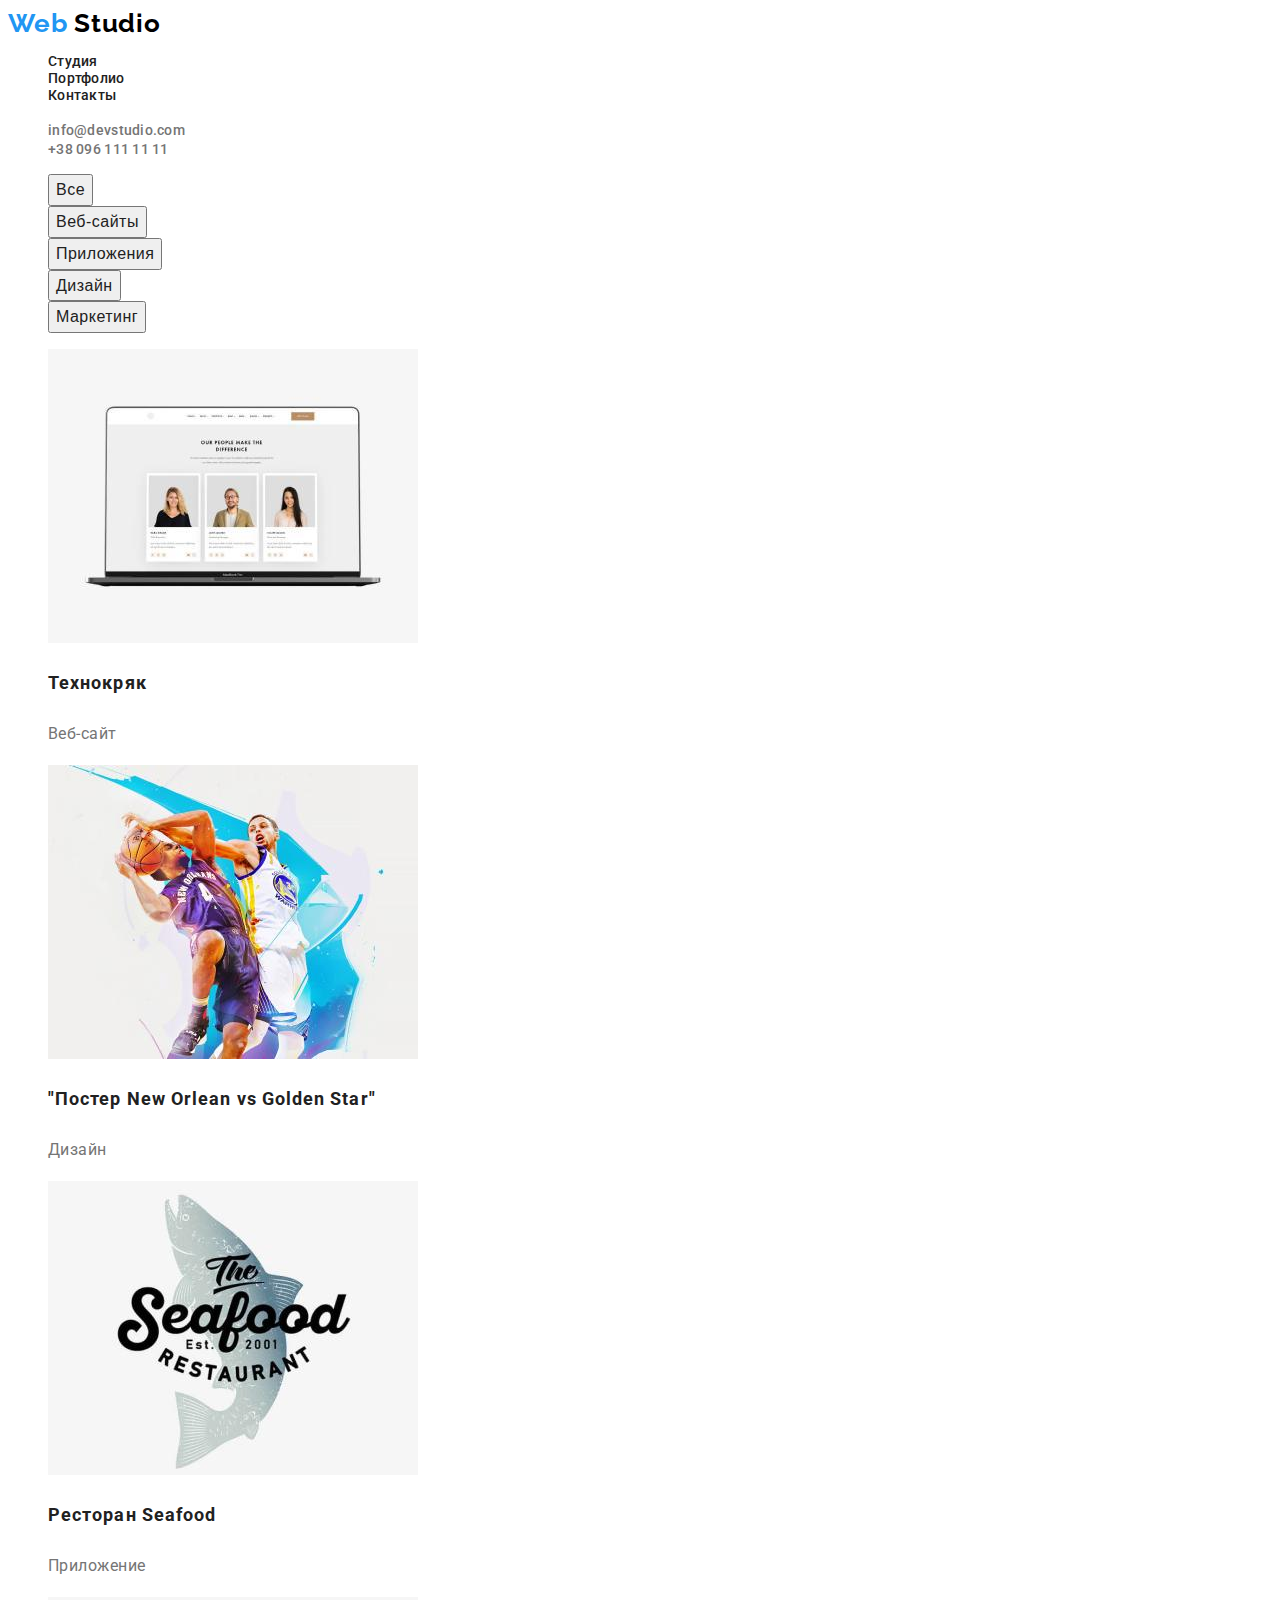
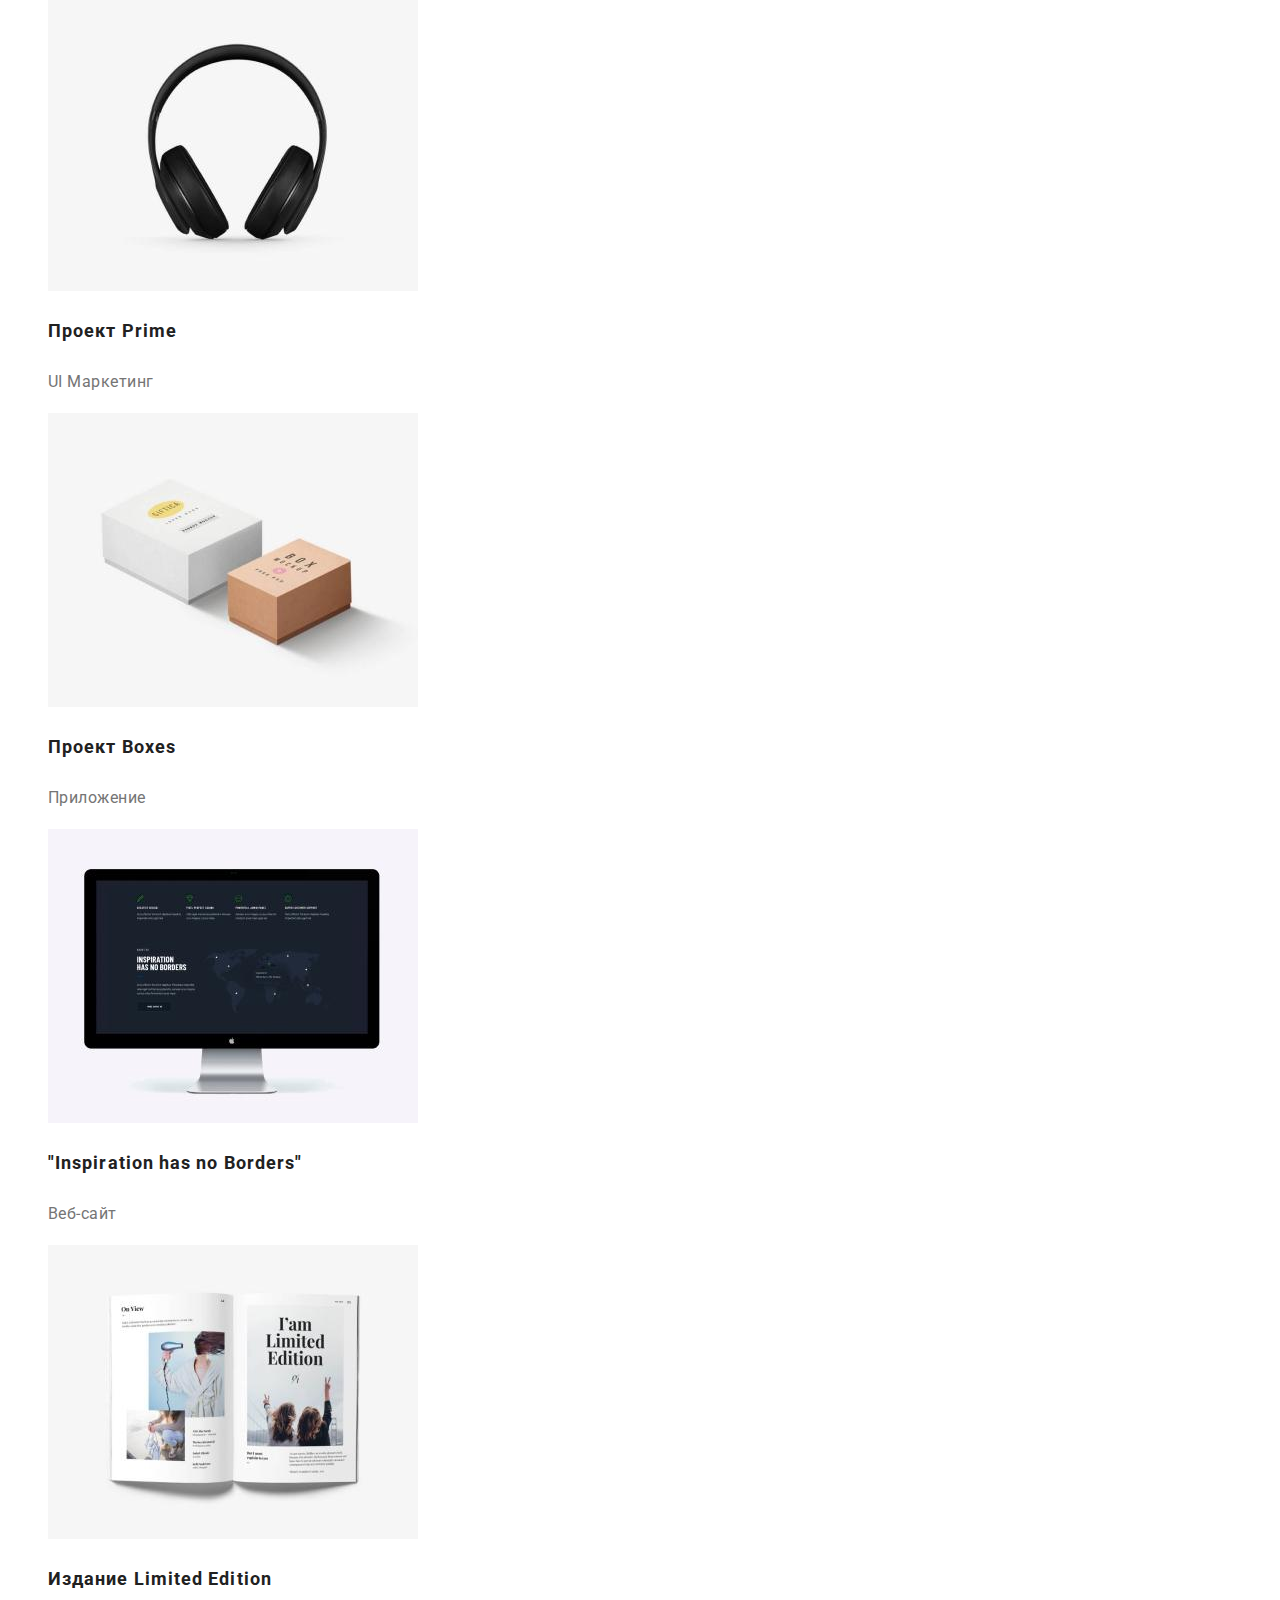
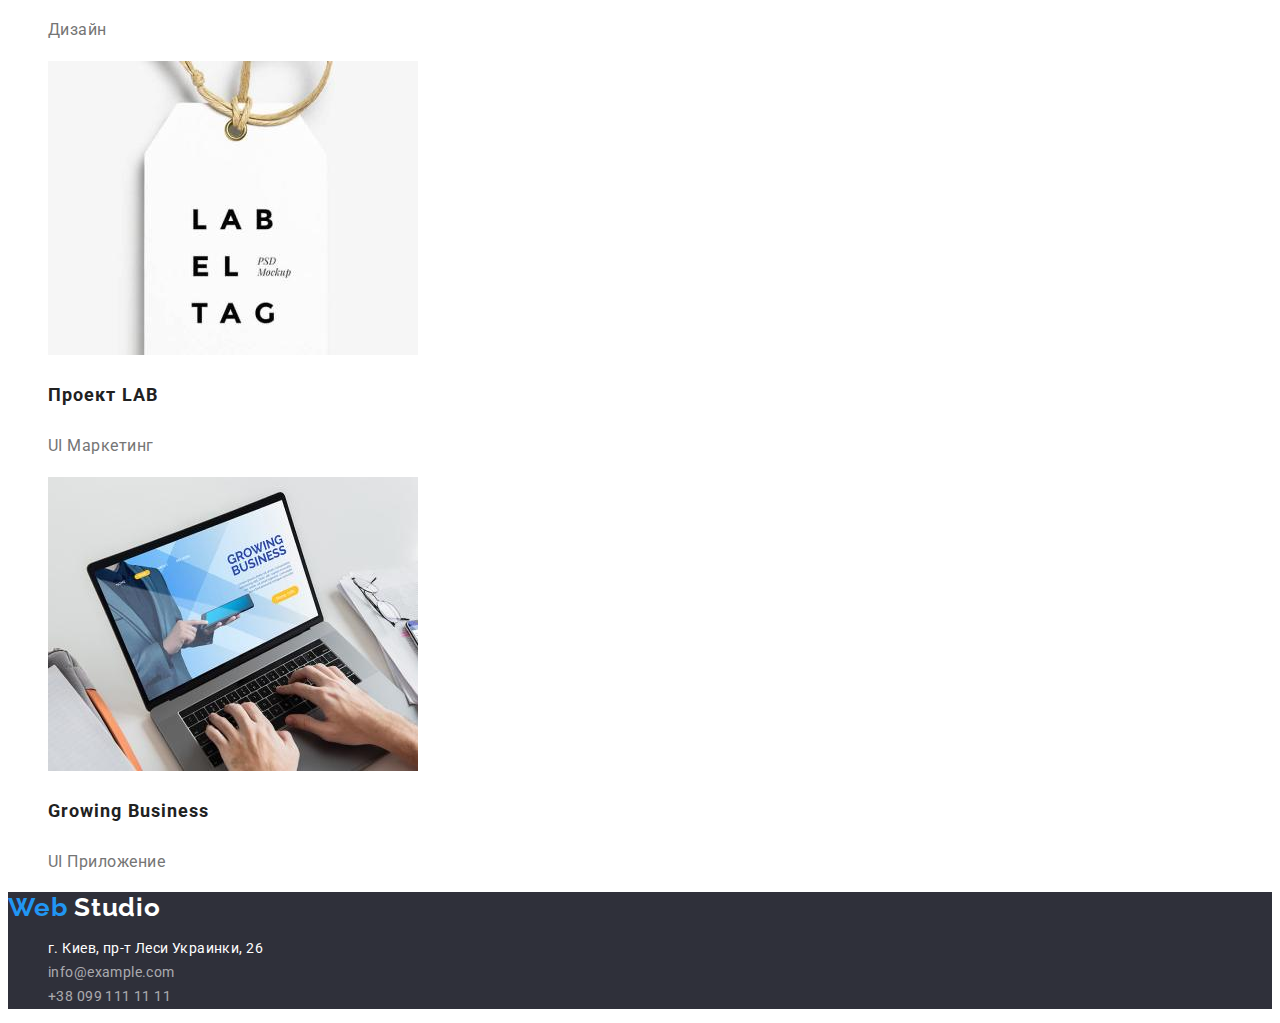
==== portfolio.html @ 33408e08 "section/color/fontfamily update" ====
<!DOCTYPE html>
<html lang="en">
  <head>
    <meta charset="UTF-8" />
    <meta http-equiv="X-UA-Compatible" content="IE=edge" />
    <meta name="viewport" content="width=device-width, initial-scale=1.0" />
    <title>Document</title>
    <link rel="preconnect" href="https://fonts.googleapis.com" />
    <link
      href="https://fonts.googleapis.com/css2?family=Raleway:wght@700&family=Roboto:wght@400;500;700;900&display=swap"
      rel="stylesheet"
    />
    <link rel="stylesheet" href="css/styles.css" />
  </head>
  <body>
    <header class="header">
      <a class="header-logo link" href="" lang="en">
        <span class="header-accent">Web</span>
        Studio
      </a>
      <nav class="header-nav">
        <ul class="list menu-list">
          <li><a class="menu-link link" href="index.html">Студия</a></li>
          <li><a class="menu-link link" href="portfolio.html">Портфолио</a></li>
          <li><a class="menu-link link" href="">Контакты</a></li>
        </ul>
      </nav>
      <ul class="list">
        <li>
          <a class="header-mail link" href="mailto:info@devstudio.com">
            info@devstudio.com
          </a>
        </li>
        <li>
          <a class="header-tel link" href="tel:+380961111111">
            +38 096 111 11 11
          </a>
        </li>
      </ul>
    </header>
    <main>
      <section>
        <ul class="list">
          <li><button class="button btn-list">Все</button></li>
          <li><button class="button btn-list">Веб-сайты</button></li>
          <li><button class="button btn-list">Приложения</button></li>
          <li><button class="button btn-list">Дизайн</button></li>
          <li><button class="button btn-list">Маркетинг</button></li>
        </ul>
        <ul class="items-list list">
          <li>
            <img
              src="./img/technokryak.jpg"
              alt="Технокряк"
              width="370"
              height="294"
            />
            <h3 class="list-item">Технокряк</h3>
            <p class="list-item-text">Веб-сайт</p>
          </li>
          <li>
            <img
              src="./img/poster.jpg"
              alt="Постер New Orlean vs Golden Star"
              width="370"
              height="294"
            />
            <h3 class="list-item">"Постер New Orlean vs Golden Star"</h3>
            <p class="list-item-text">Дизайн</p>
          </li>
          <li>
            <img
              src="./img/seafood.jpg"
              alt="Ресторан Seafood"
              width="370"
              height="294"
            />
            <h3 class="list-item">Ресторан Seafood</h3>
            <p class="list-item-text">Приложение</p>
          </li>
          <li>
            <img
              src="./img/prime.jpg"
              alt="Проект Prime"
              width="370"
              height="294"
            />
            <h3 class="list-item">Проект Prime</h3>
            <p class="list-item-text">UI Маркетинг</p>
          </li>
          <li>
            <img
              src="./img/boxes.jpg"
              alt="Проект Boxes"
              width="370"
              height="294"
            />
            <h3 class="list-item">Проект Boxes</h3>
            <p class="list-item-text">Приложение</p>
          </li>
          <li>
            <img
              src="./img/inspiration.jpg"
              alt="Inspiration has no Borders"
              width="370"
              height="294"
            />
            <h3 class="list-item">"Inspiration has no Borders"</h3>
            <p class="list-item-text">Веб-сайт</p>
          </li>
          <li>
            <img
              src="./img/edition.jpg"
              alt="Издание Limited Edition"
              width="370"
              height="294"
            />
            <h3 class="list-item">Издание Limited Edition</h3>
            <p class="list-item-text">Дизайн</p>
          </li>
          <li>
            <img
              src="./img/lab.jpg"
              alt="Проект LAB"
              width="370"
              height="294"
            />
            <h3 class="list-item">Проект LAB</h3>
            <p class="list-item-text">UI Маркетинг</p>
          </li>
          <li>
            <img
              src="./img/business.jpg"
              alt="Growing Business"
              width="370"
              height="294"
            />
            <h3 class="list-item">Growing Business</h3>
            <p class="list-item-text">UI Приложение</p>
          </li>
        </ul>
      </section>
    </main>

    <footer class="footer">
      <a class="footer-logo link" href="" lang="en">
        <span class="footer-accent">Web</span>
        Studio
      </a>
      <address class="contacts-address">
        <ul class="list">
          <li>
            <a
              class="footer-address link"
              href="https://goo.gl/maps/JnVJ7oRj71nepejRA"
              target="_blank"
              rel="noreferrer noopener"
            >
              г. Киев, пр-т Леси Украинки, 26
            </a>
          </li>
          <li>
            <a class="footer-mail link" href="mailto:info@example.com">
              info@example.com
            </a>
          </li>
          <li>
            <a class="footer-tel link" href="tel:+380991111111">
              +38 099 111 11 11
            </a>
          </li>
        </ul>
      </address>
    </footer>
  </body>
</html>
---- css/styles.css ----
:root {
  --header-color: #ffffff;
  --header-logo-color: #000000;
  --header-text-color: #212121;
  --title-color: #212121;
  --text-color: #757575;
  --footer-address-color: #ffffff;
  --footer-contacts-color: rgba(255, 255, 255, 0.6);
  --accent-color: #2196f3;
}

body {
  font-family: 'Roboto', sans-serif;

}

.list {
  list-style: none;
}

.link {
  text-decoration: none;
}

/*header*/

.header {
  background-color: var(--header-color);
}

.header-logo {
  font-family: Raleway;
  font-style: normal;
  font-weight: bold;
  font-size: 26px;
  line-height: 1.19;
  letter-spacing: 0.03em;
  color: var(--header-logo-color);
}

.header-accent {
  font-family: Raleway;
  font-style: normal;
  font-weight: bold;
  font-size: 26px;
  line-height: 1.19;
  letter-spacing: 0.03em;
  color: var(--accent-color);
}


.menu-link {
  font-weight: 500;
  font-size: 14px;
  line-height: 1.14;
  letter-spacing: 0.02em;
  color: var(--title-color);
}

.menu-list {
  font-weight: 500;
  font-size: 14px;
  line-height: 16px;
  letter-spacing: 0.02em;
  color: var(--header-text-color);
}

.menu-link:hover,
.menu-link:focus {
  color: var(--accent-color);
}

.header-tel,
.header-mail {
  font-weight: 500;
  font-size: 14px;
  line-height: 1.14;
  letter-spacing: 0.02em;
  color: var(--text-color);
}

.header-tel:hover,
.header-tel:focus {
  color: var(--accent-color);
}

.header-mail:hover,
.header-mail:focus {
  color: var(--accent-color);
}

/*main-page*/

.hero {
  background-color: #2f303a;
}

.hero-text {
  color: var(--header-color);
  font-weight: 900;
  font-size: 44px;
  line-height: 1.36;
  text-align: center;
  letter-spacing: 0.06em;
  text-transform: uppercase;
}

.hero-btn {
  font-weight: bold;
  font-size: 16px;
  line-height: 1.87;
  text-align: center;
  letter-spacing: 0.06em;
  color: var(--header-color);
  background-color: var(--accent-color);
}

.button {cursor: pointer;}

/*advantage*/

.advantage-item {
  font-weight: bold;
  font-size: 14px;
  line-height: 1.14;
  letter-spacing: 0.03em;
  text-transform: uppercase;
  color: var(--header-text-color);
}

.advantage-detail-item {
  font-weight: normal;
  font-size: 14px;
  line-height: 1.71;
  letter-spacing: 0.03em;
  color: var(--text-color);
}

/*activities*/

.activities-header,
.team {
  font-weight: bold;
  font-size: 36px;
  line-height: 1.17;
  text-align: center;
  letter-spacing: 0.03em;
  color: var(--header-text-color);
}
.team-member {
  font-weight: 500;
  font-size: 16px;
  line-height: 1.19;
  letter-spacing: 0.03em;
  text-align: center;
  color: var(--header-text-color);
}

.team-member-occupation {
  font-weight: normal;
  font-size: 16px;
  line-height: 1.19;
  text-align: center;
  letter-spacing: 0.03em;
  color: var(--text-color);
}

/*footer and contacts*/

.footer {
  background-color: #2f303a;
}

.footer-logo {
  font-family: Raleway;
  font-style: normal;
  font-weight: bold;
  font-size: 26px;
  line-height: 1.19;
  letter-spacing: 0.03em;
  color: var(--header-color);
}

.footer-accent {
  font-family: Raleway;
  font-style: normal;
  font-weight: bold;
  font-size: 26px;
  line-height: 1.19;
  letter-spacing: 0.03em;
  color: var(--accent-color);
}
.contacts-address {
  font-style: inherit;
  font-size: 14px;
  line-height: 1.71;
  letter-spacing: 0.03em;
  color: var(--header-color);
}

.footer-address {
font-size: 14px;
line-height: 1.71
letter-spacing: 0.03em;
color: var(----footer-address-color)}

.footer-mail,
.footer-tel {
  font-weight: normal;
  font-size: 14px;
  line-height: 1.71;
  letter-spacing: 0.03em;
  color: var(--footer-contacts-color);
}

.footer-mail:hover,
.footer-mail:focus {
  color: var(--accent-color);
}

.footer-tel:hover,
.footer-tel:focus {
  color: var(--accent-color);
}

.footer-address:hover,
.footer-address:focus {
  color: var(--accent-color);
}

/*portfolio*/



.btn-list {
font-weight: 500;
font-size: 16px;
line-height: 1.62;
text-align: center;
letter-spacing: 0.03em;
color: var(--header-text-color);
}


.btn-list:hover, .btn-list:focus {
  background-color: var(--accent-color);
  color: var(--header-color);
}

.list-item {
font-weight: bold;
font-size: 18px;
line-height: 2;
letter-spacing: 0.06em;
color: var(--header-text-color);
}

.list-item-text {
font-size: 16px;
line-height: 1.87;
letter-spacing: 0.03em;
color: var(--text-color);
}
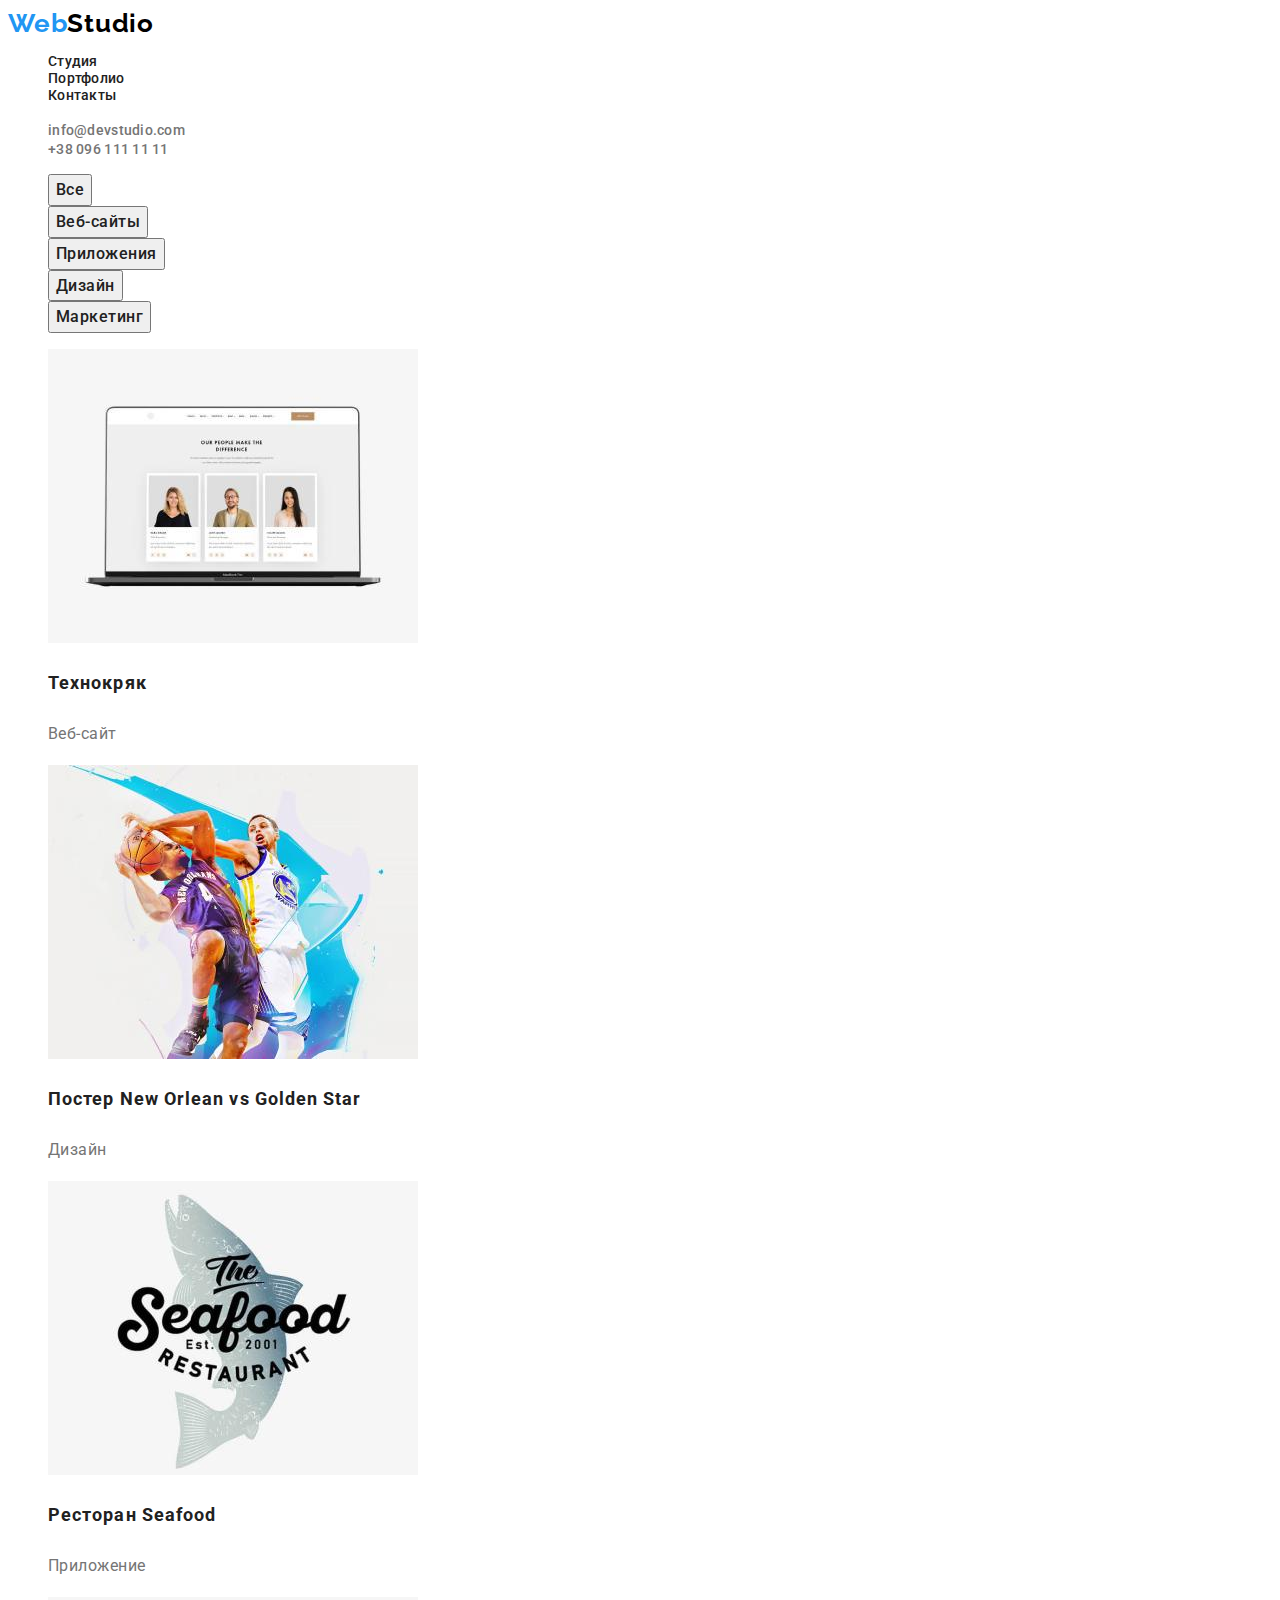
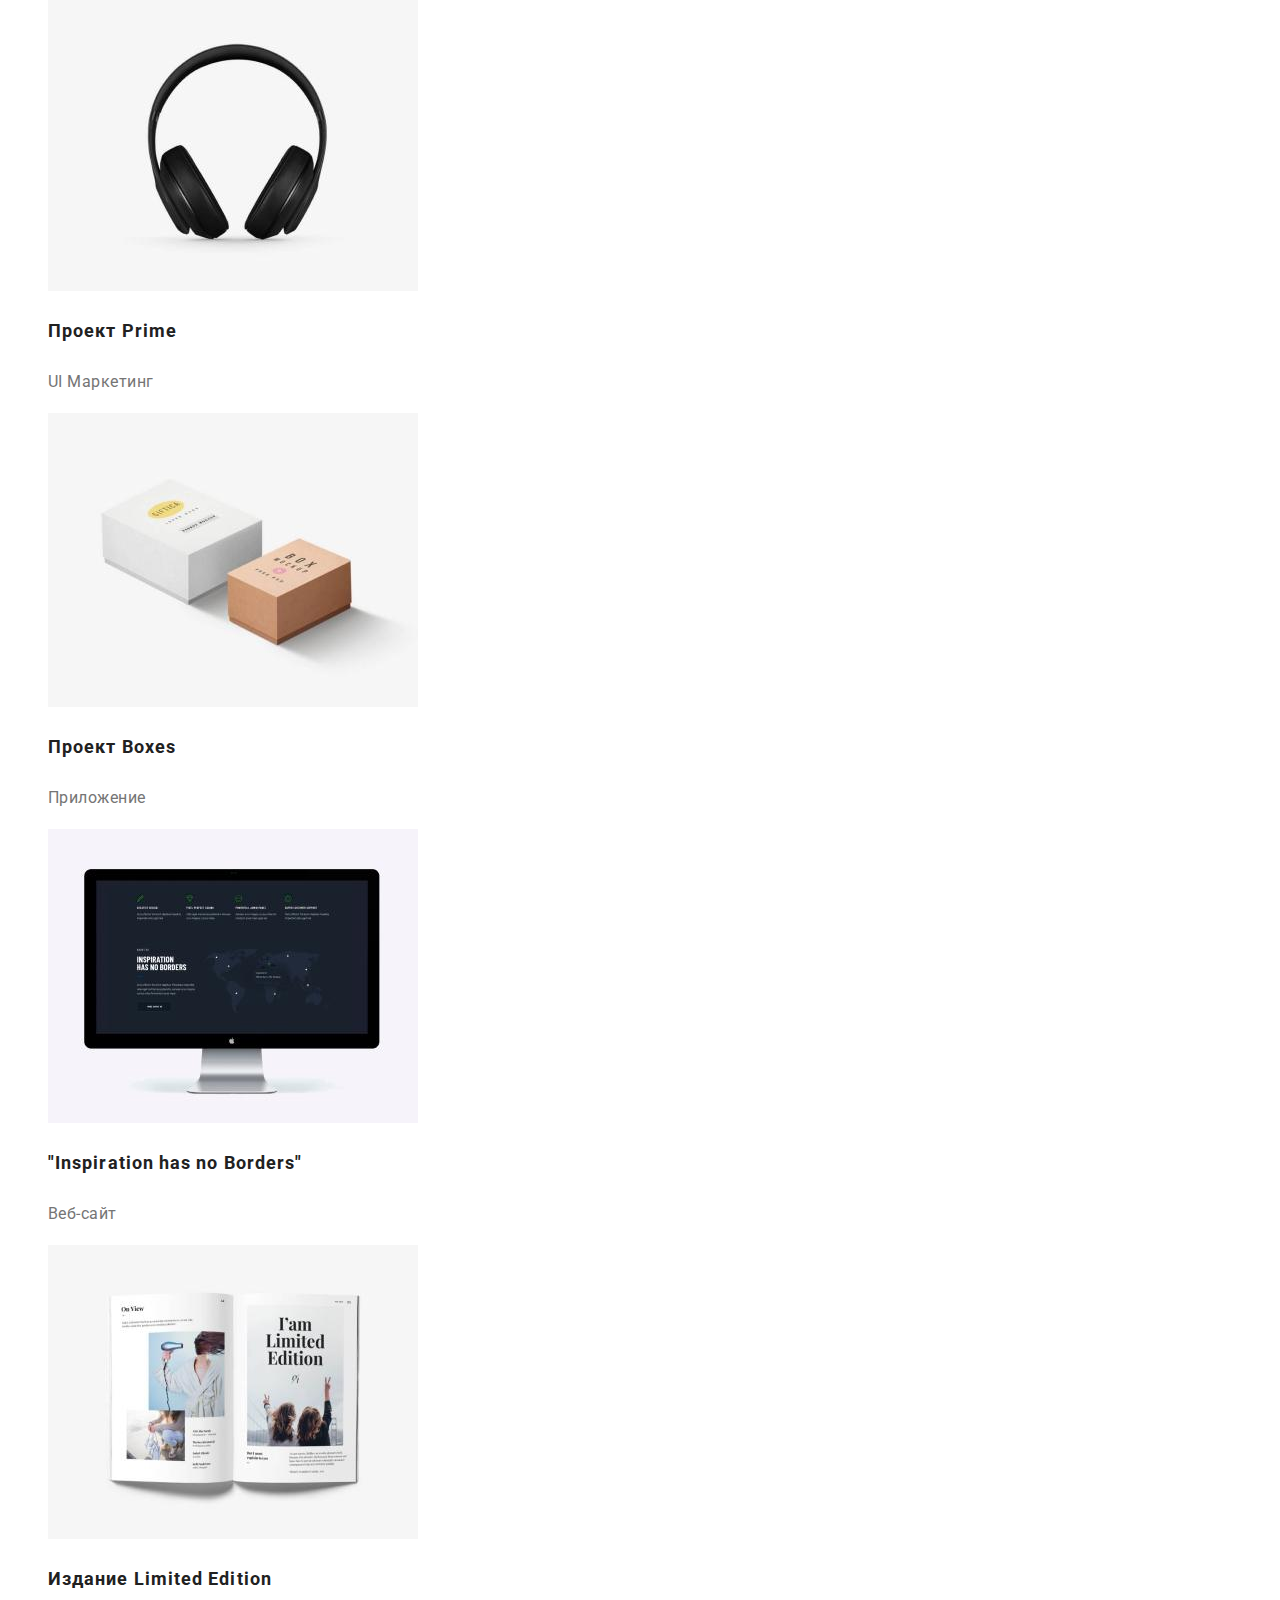
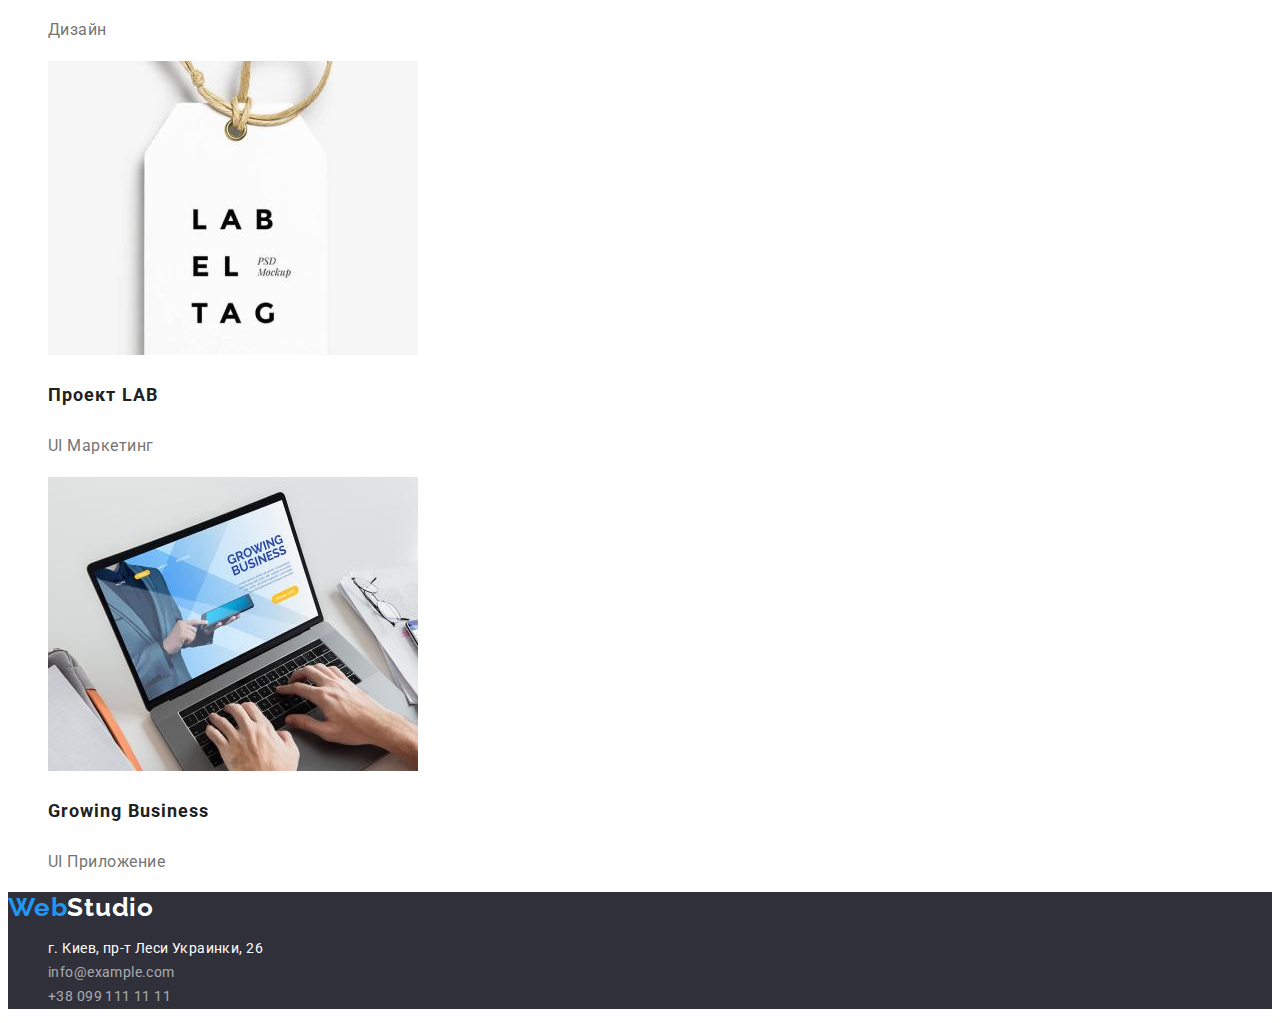
==== commit aedd22bc: "logo/btn font update" ====
--- a/portfolio.html
+++ b/portfolio.html
@@ -14,10 +14,7 @@
   </head>
   <body>
     <header class="header">
-      <a class="header-logo link" href="" lang="en">
-        <span class="header-accent">Web</span>
-        Studio
-      </a>
+      <a class="header-logo link" href="" lang="en"><span class="header-accent">Web</span>Studio</a>
       <nav class="header-nav">
         <ul class="list menu-list">
           <li><a class="menu-link link" href="index.html">Студия</a></li>
@@ -65,7 +62,7 @@
               width="370"
               height="294"
             />
-            <h3 class="list-item">"Постер New Orlean vs Golden Star"</h3>
+            <h3 class="list-item">Постер New Orlean vs Golden Star</h3>
             <p class="list-item-text">Дизайн</p>
           </li>
           <li>
@@ -143,10 +140,7 @@
     </main>
 
     <footer class="footer">
-      <a class="footer-logo link" href="" lang="en">
-        <span class="footer-accent">Web</span>
-        Studio
-      </a>
+      <a class="footer-logo link" href="" lang="en"><span class="footer-accent">Web</span>Studio</a>
       <address class="contacts-address">
         <ul class="list">
           <li>
--- a/css/styles.css
+++ b/css/styles.css
@@ -233,6 +233,7 @@
 
 
 .btn-list {
+font-family: Roboto;
 font-weight: 500;
 font-size: 16px;
 line-height: 1.62;
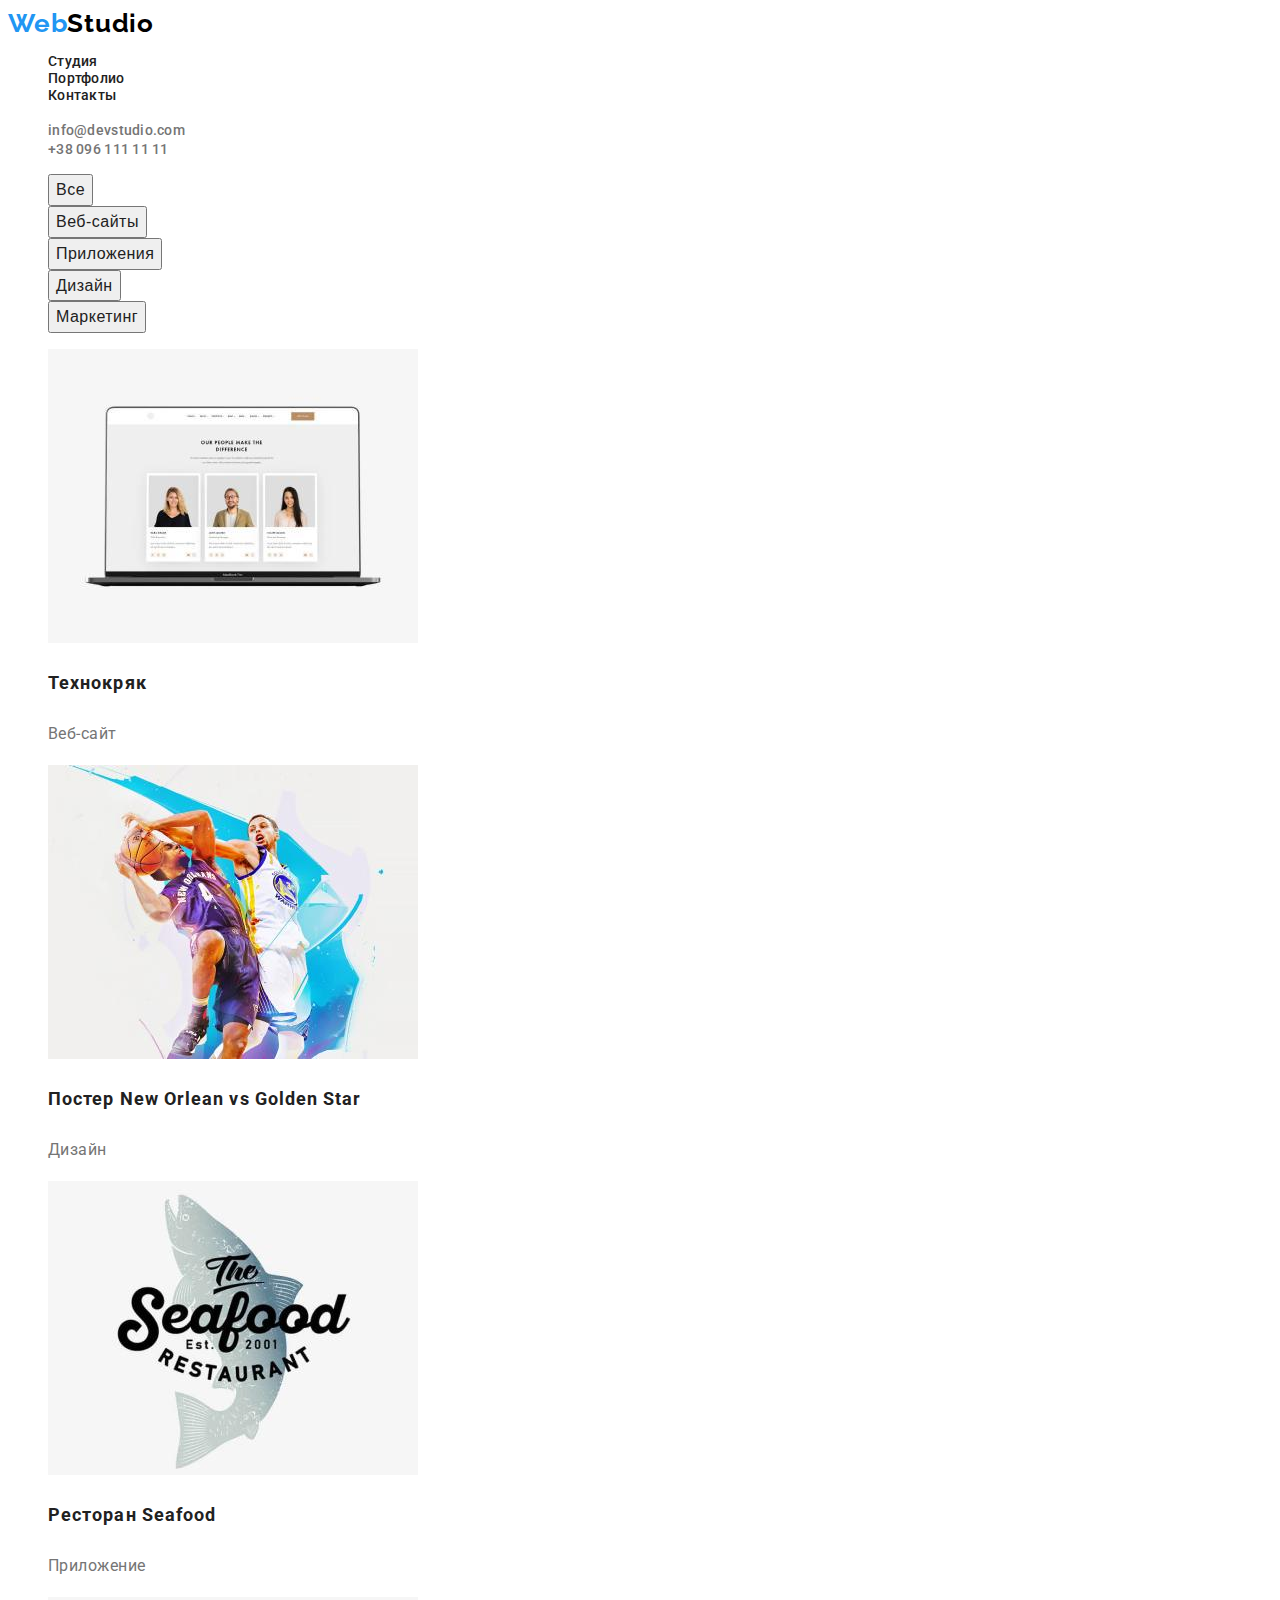
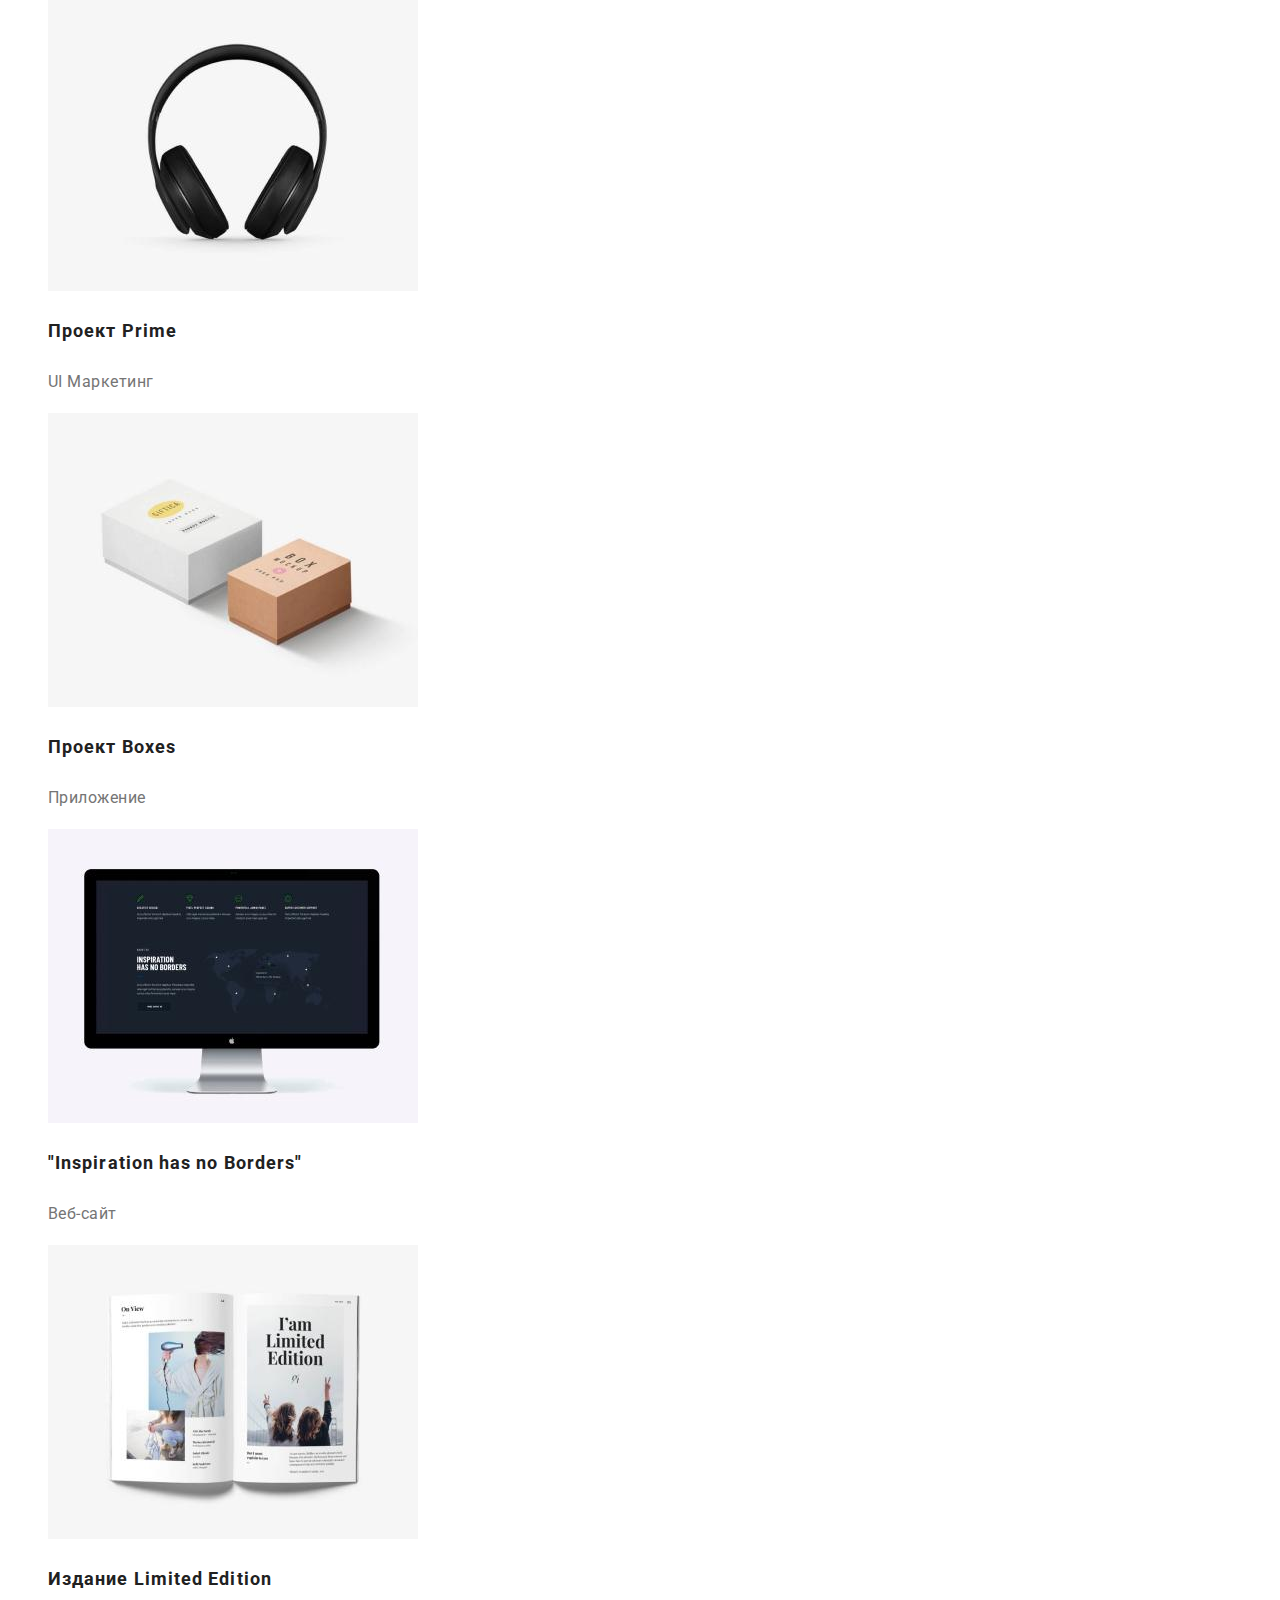
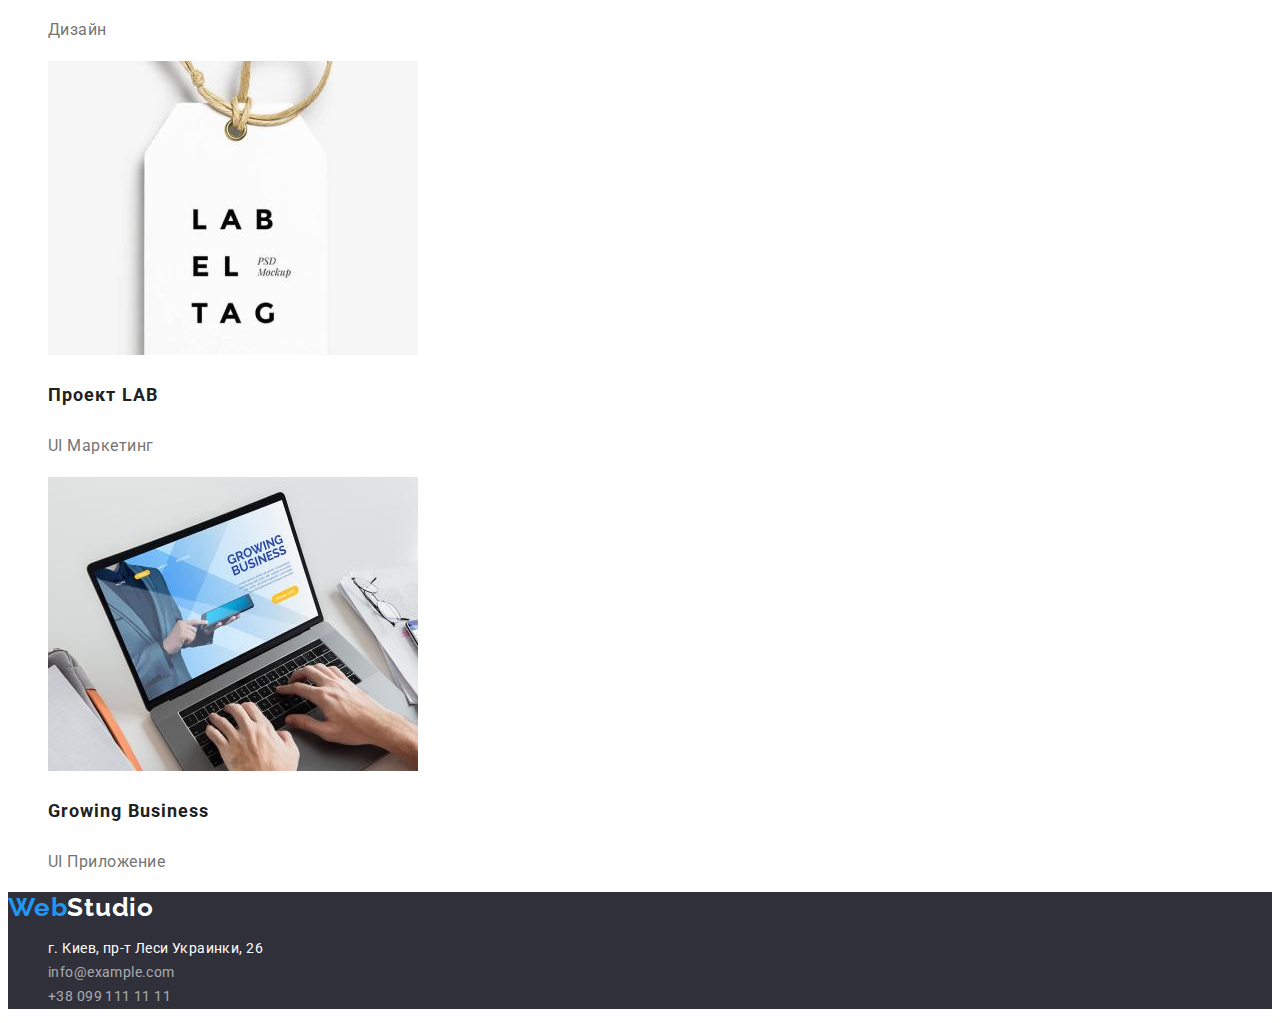
==== commit a8d3a9f8: "btn fontfamily update" ====
--- a/portfolio.html
+++ b/portfolio.html
@@ -37,12 +37,12 @@
     </header>
     <main>
       <section>
-        <ul class="list">
-          <li><button class="button btn-list">Все</button></li>
-          <li><button class="button btn-list">Веб-сайты</button></li>
-          <li><button class="button btn-list">Приложения</button></li>
-          <li><button class="button btn-list">Дизайн</button></li>
-          <li><button class="button btn-list">Маркетинг</button></li>
+        <ul class="btn-list list">
+          <li><button class="button btn-list-item">Все</button></li>
+          <li><button class="button btn-list-item">Веб-сайты</button></li>
+          <li><button class="button btn-list-item">Приложения</button></li>
+          <li><button class="button btn-list-item">Дизайн</button></li>
+          <li><button class="button btn-list-item">Маркетинг</button></li>
         </ul>
         <ul class="items-list list">
           <li>
--- a/css/styles.css
+++ b/css/styles.css
@@ -230,10 +230,11 @@
 
 /*portfolio*/
 
-
-
 .btn-list {
-font-family: Roboto;
+  font-family: Roboto;
+}
+
+.btn-list-item {
 font-weight: 500;
 font-size: 16px;
 line-height: 1.62;
@@ -243,7 +244,7 @@
 }
 
 
-.btn-list:hover, .btn-list:focus {
+.btn-list-item:hover, .btn-list-item:focus {
   background-color: var(--accent-color);
   color: var(--header-color);
 }
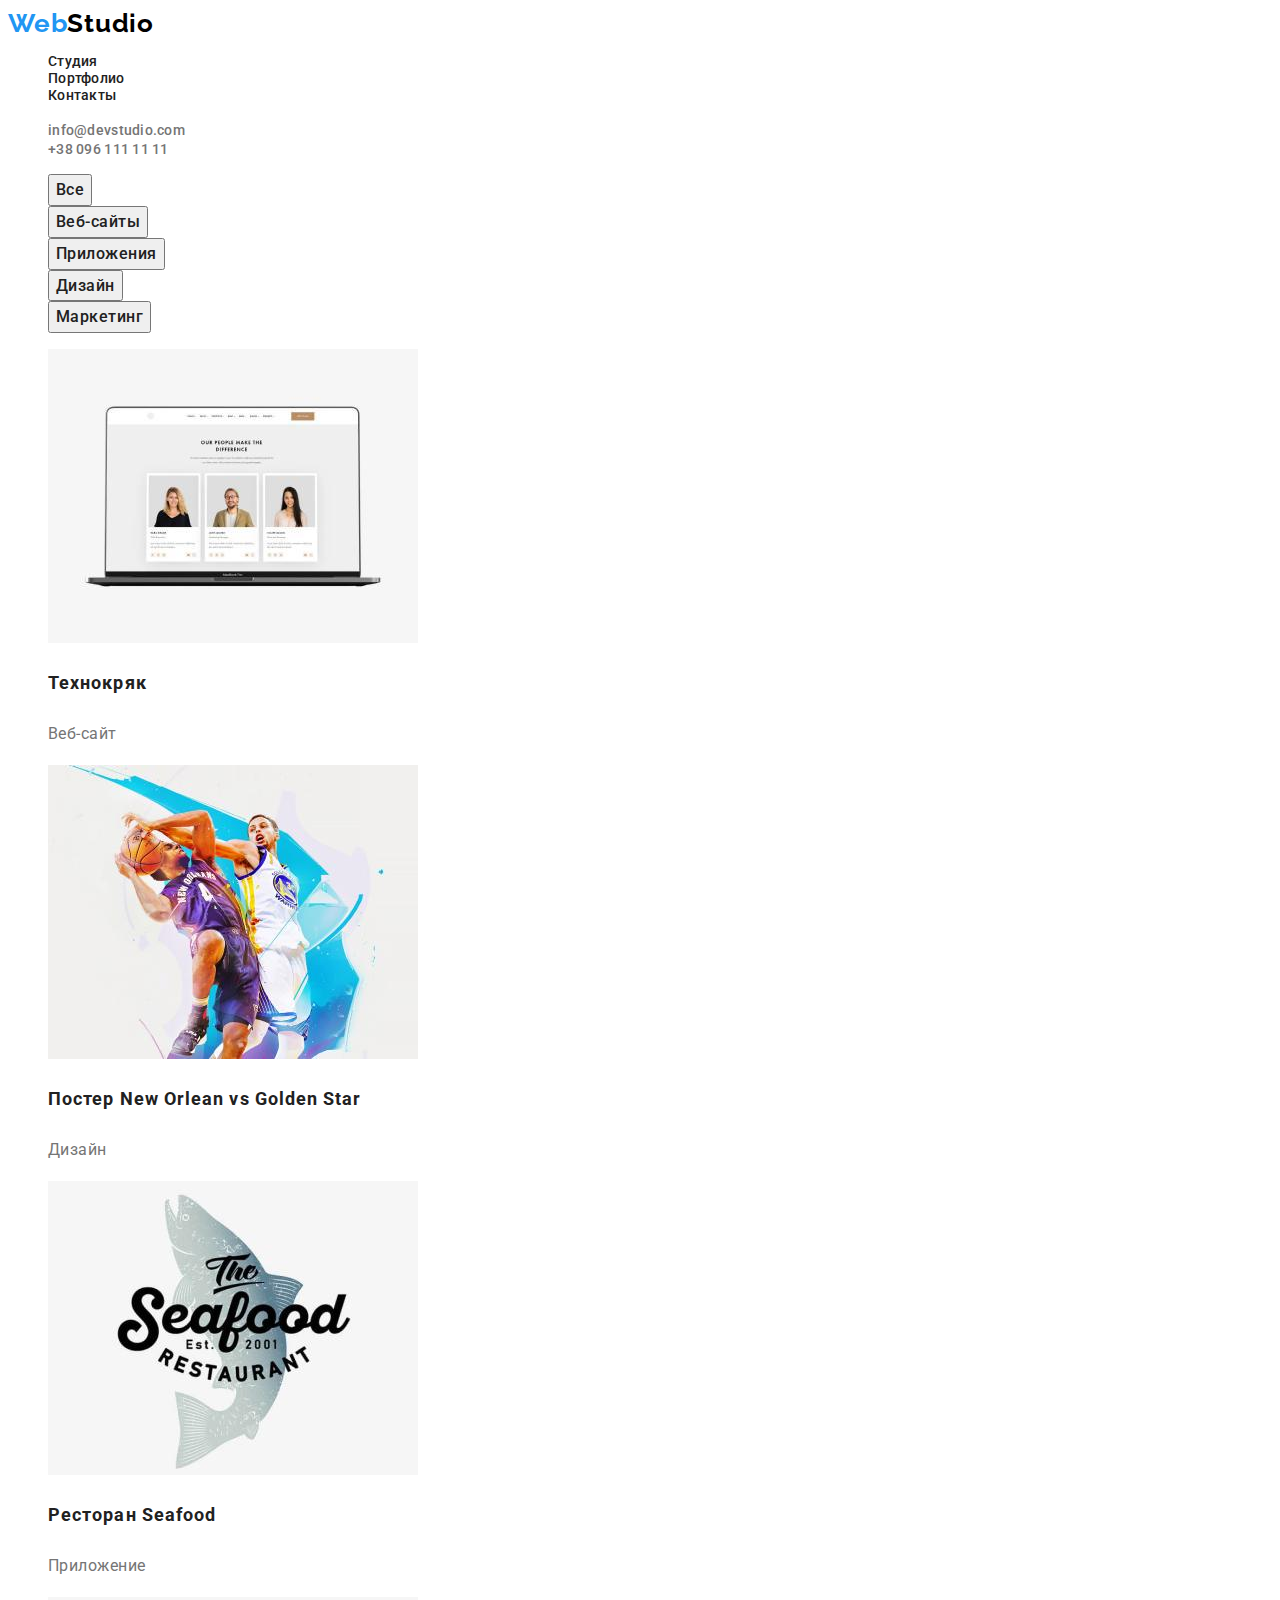
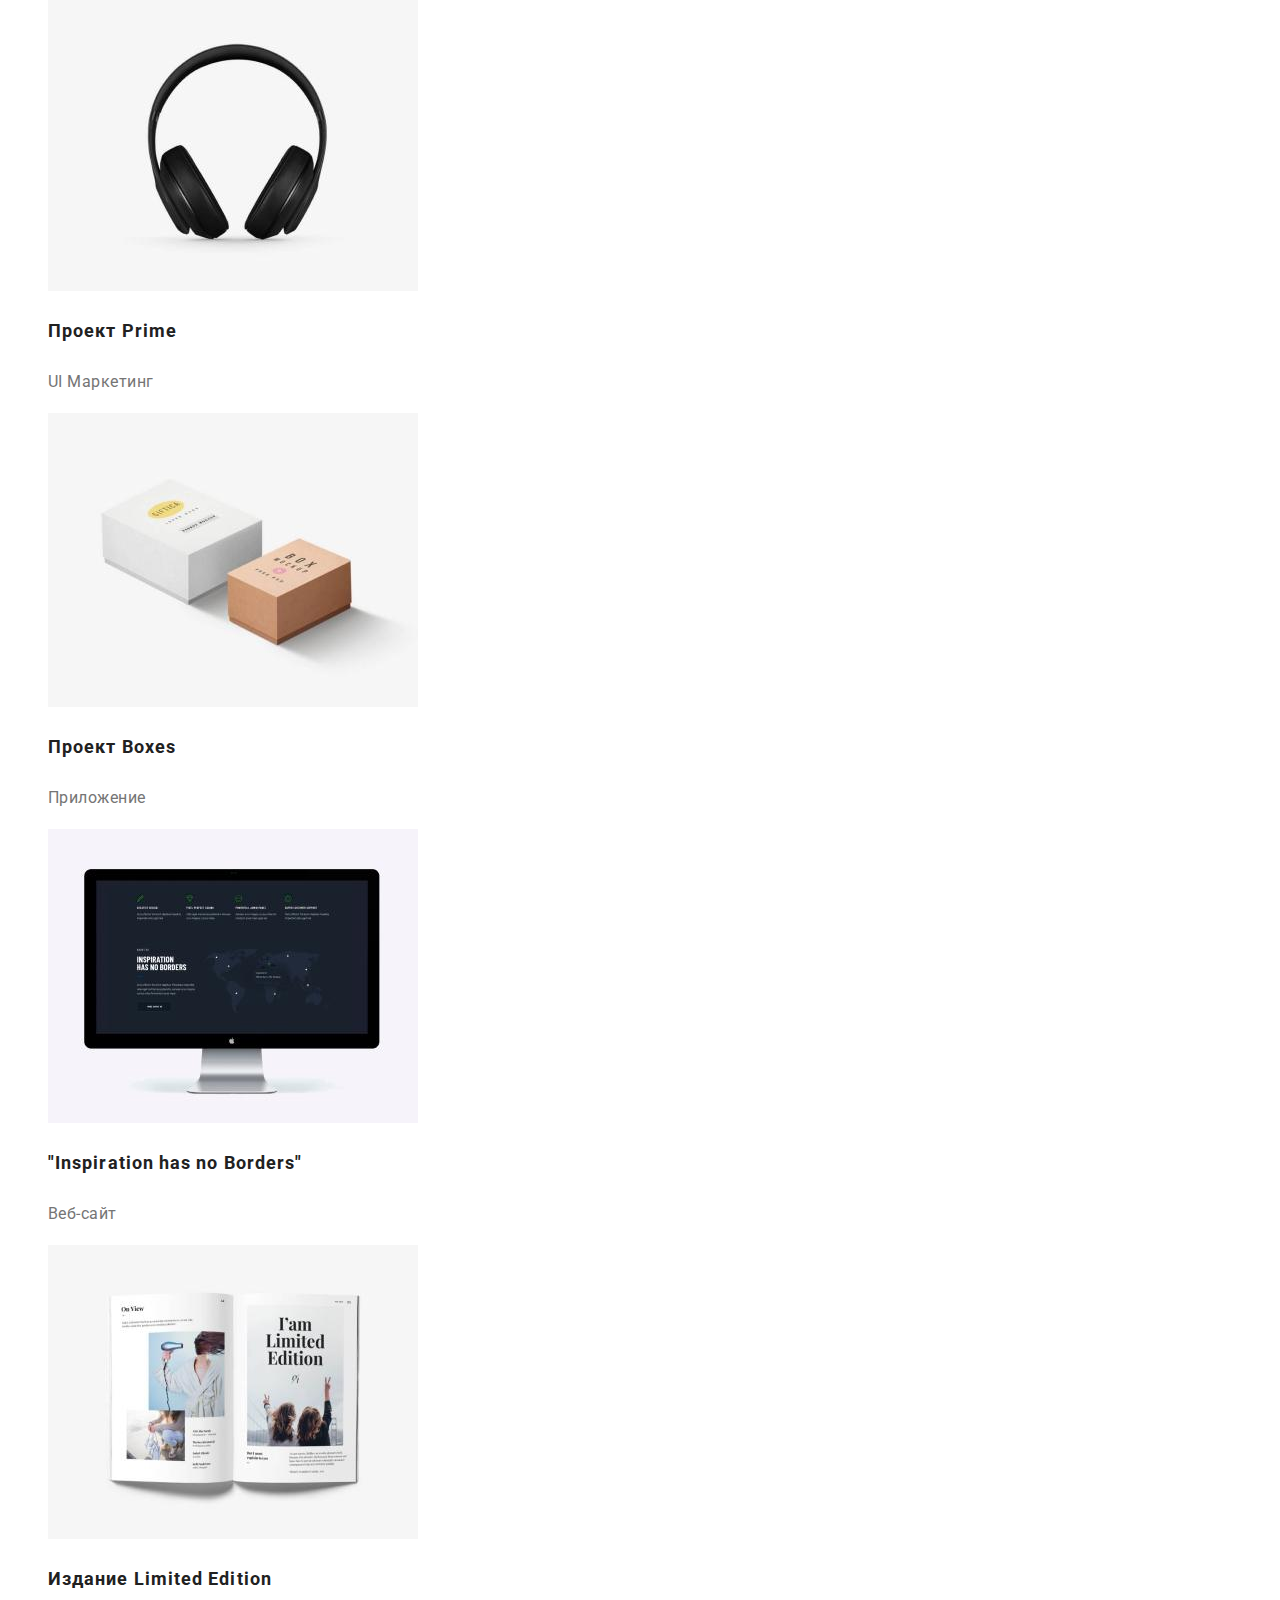
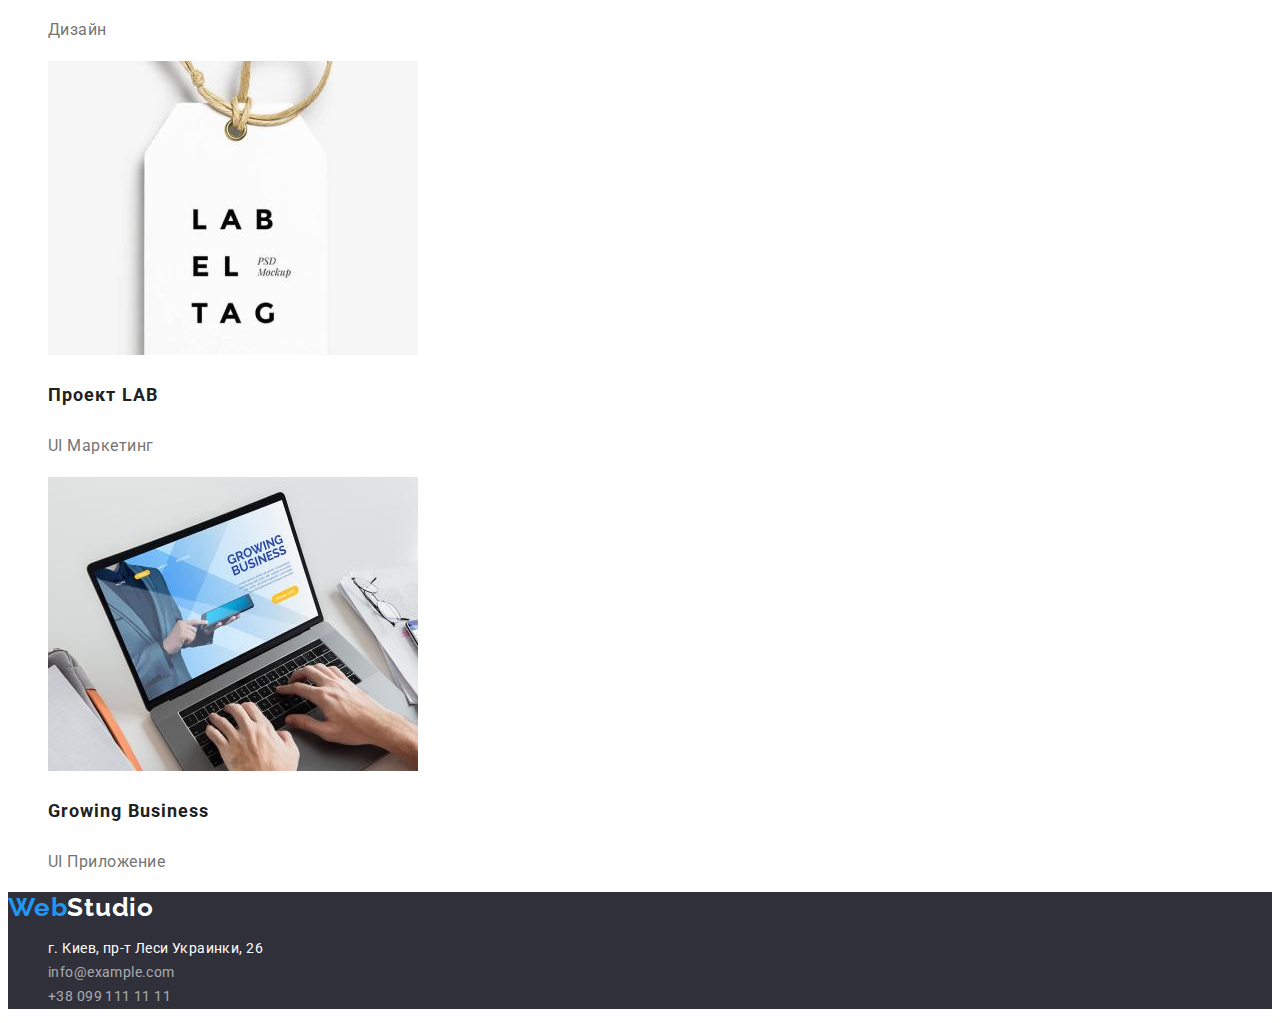
==== commit 07a8628a: "Revert "btn fontfamily update"" ====
--- a/portfolio.html
+++ b/portfolio.html
@@ -37,12 +37,12 @@
     </header>
     <main>
       <section>
-        <ul class="btn-list list">
-          <li><button class="button btn-list-item">Все</button></li>
-          <li><button class="button btn-list-item">Веб-сайты</button></li>
-          <li><button class="button btn-list-item">Приложения</button></li>
-          <li><button class="button btn-list-item">Дизайн</button></li>
-          <li><button class="button btn-list-item">Маркетинг</button></li>
+        <ul class="list">
+          <li><button class="button btn-list">Все</button></li>
+          <li><button class="button btn-list">Веб-сайты</button></li>
+          <li><button class="button btn-list">Приложения</button></li>
+          <li><button class="button btn-list">Дизайн</button></li>
+          <li><button class="button btn-list">Маркетинг</button></li>
         </ul>
         <ul class="items-list list">
           <li>
--- a/css/styles.css
+++ b/css/styles.css
@@ -230,11 +230,10 @@
 
 /*portfolio*/
 
+
+
 .btn-list {
-  font-family: Roboto;
-}
-
-.btn-list-item {
+font-family: Roboto;
 font-weight: 500;
 font-size: 16px;
 line-height: 1.62;
@@ -244,7 +243,7 @@
 }
 
 
-.btn-list-item:hover, .btn-list-item:focus {
+.btn-list:hover, .btn-list:focus {
   background-color: var(--accent-color);
   color: var(--header-color);
 }
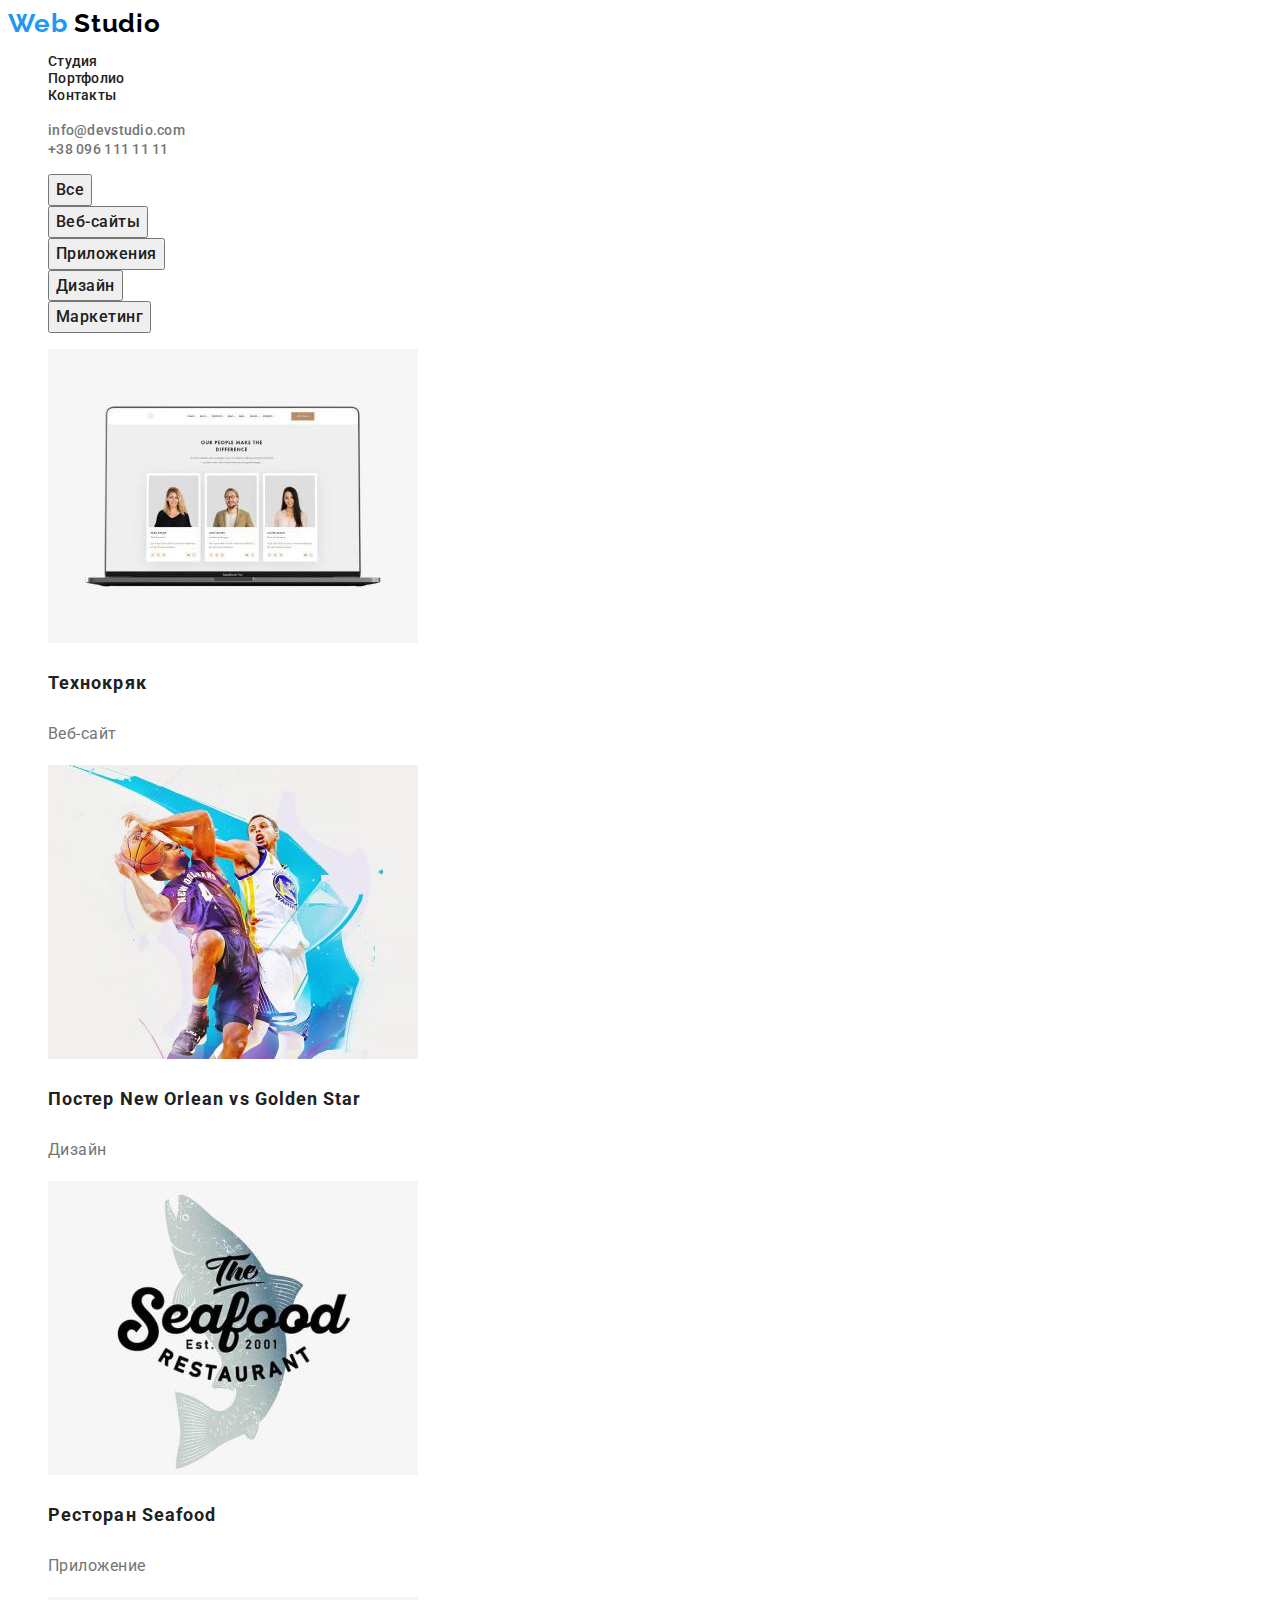
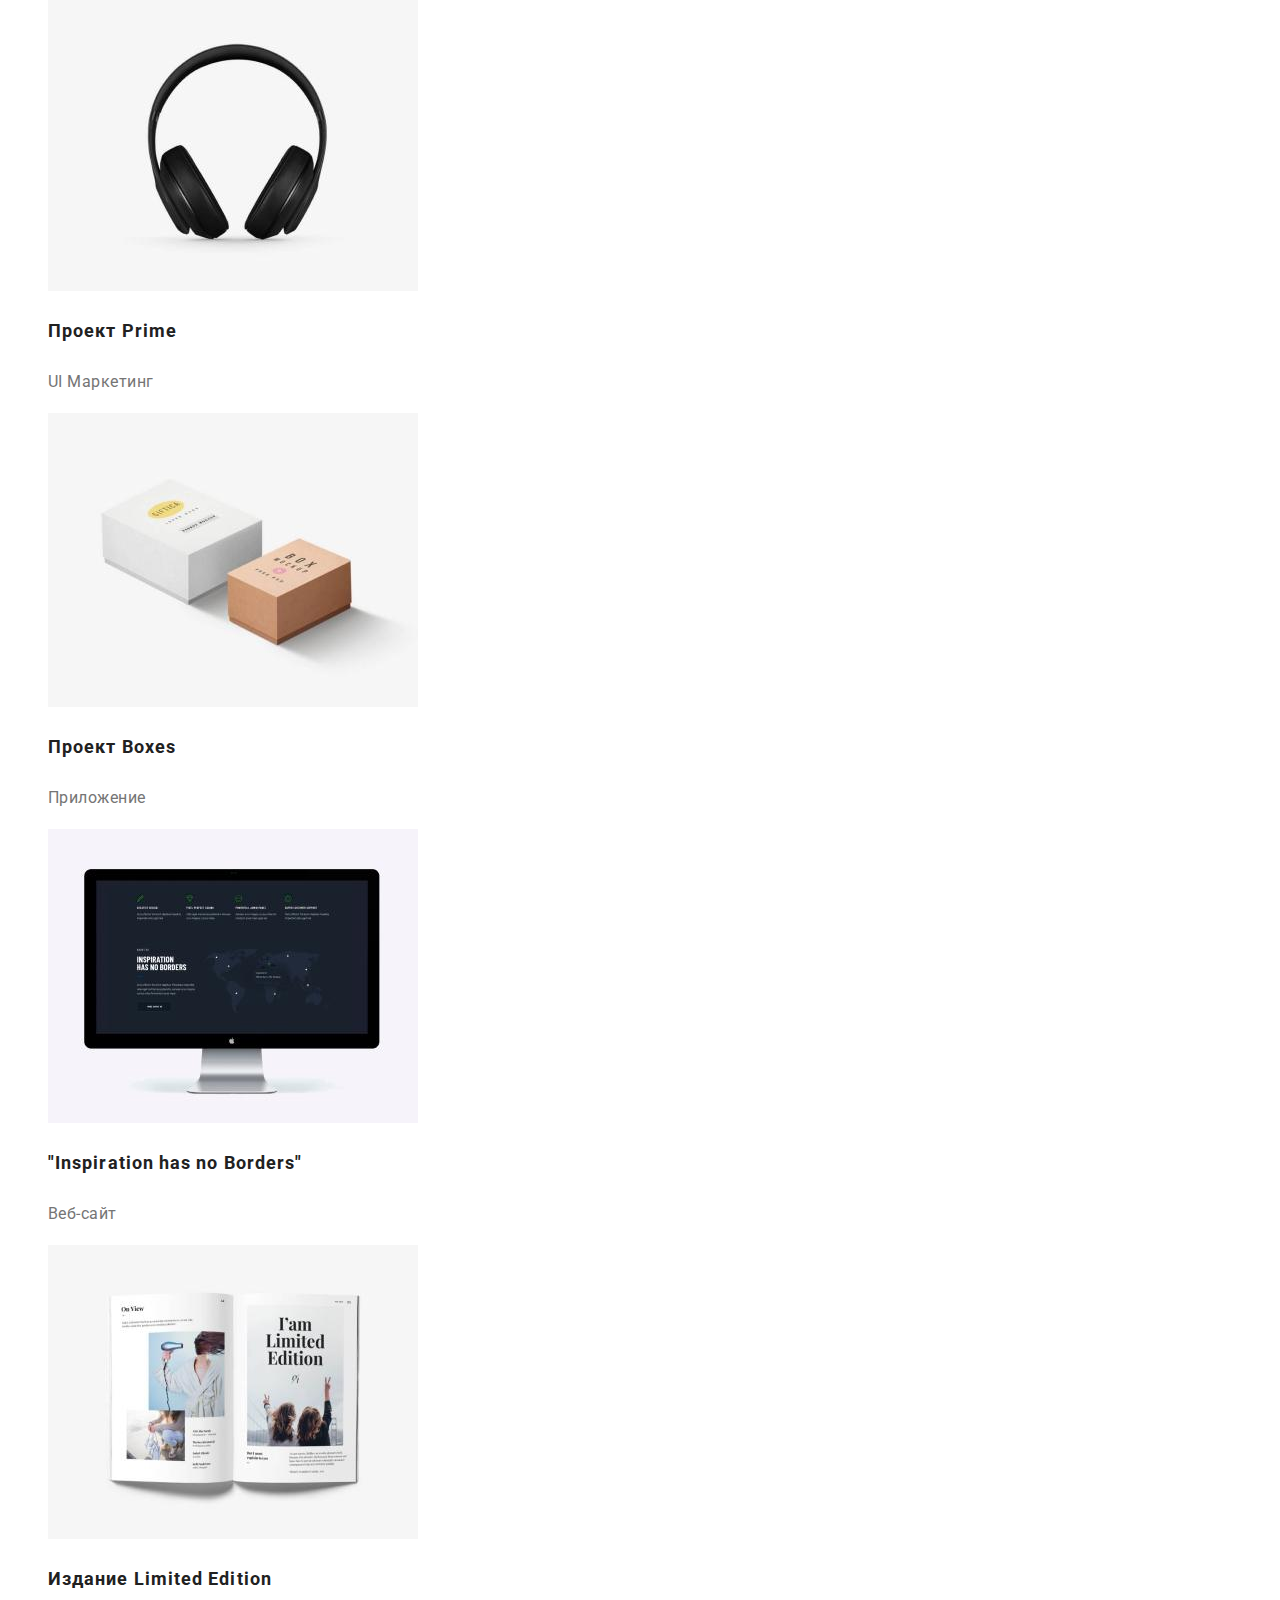
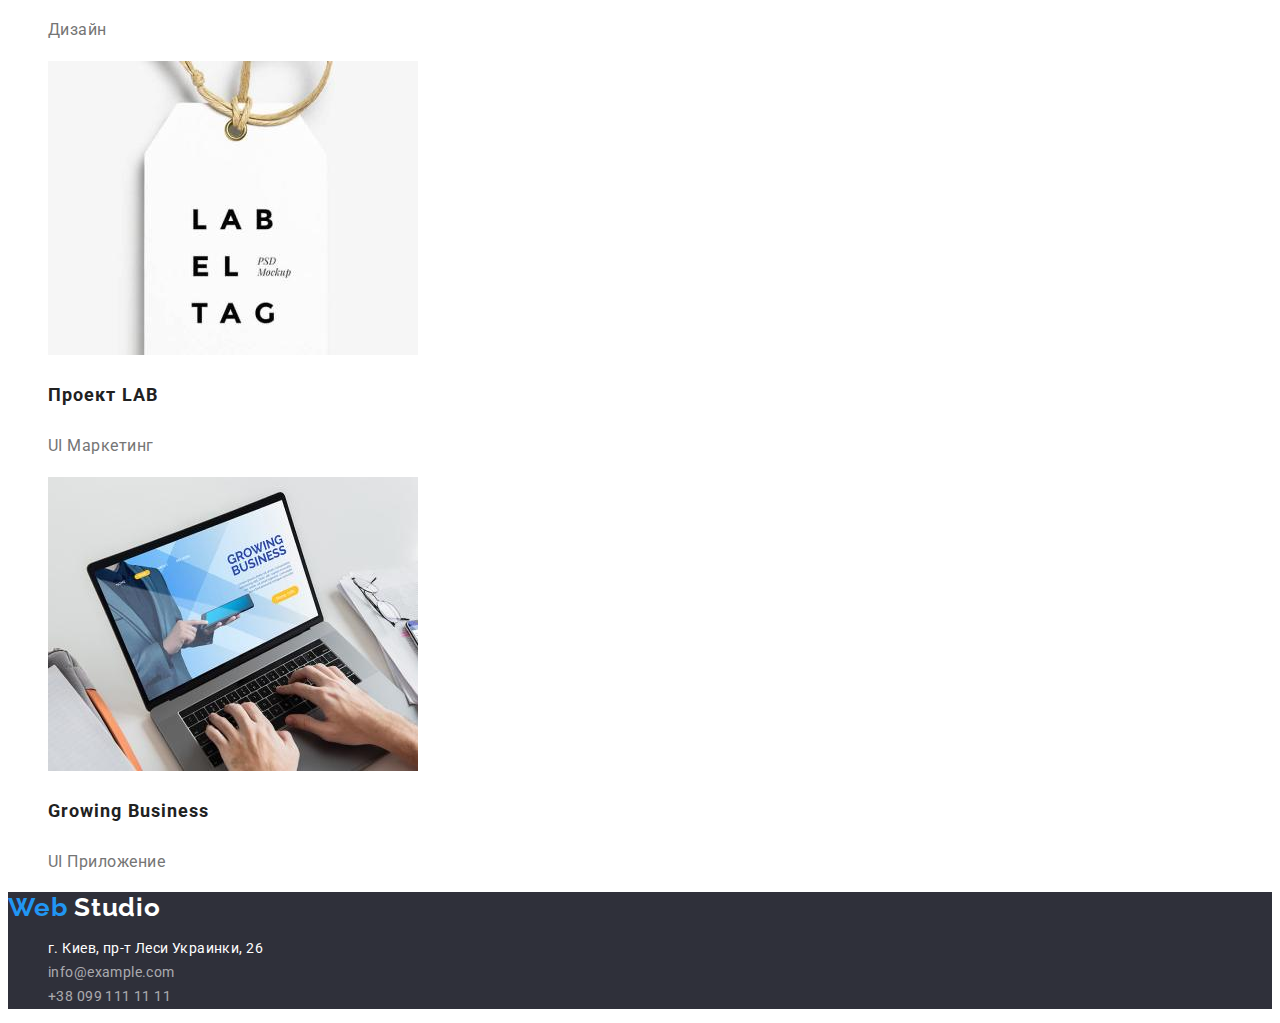
==== commit 482a739f: "btn update" ====
--- a/portfolio.html
+++ b/portfolio.html
@@ -14,7 +14,10 @@
   </head>
   <body>
     <header class="header">
-      <a class="header-logo link" href="" lang="en"><span class="header-accent">Web</span>Studio</a>
+      <a class="header-logo link" href="" lang="en">
+        <span class="header-accent">Web</span>
+        Studio
+      </a>
       <nav class="header-nav">
         <ul class="list menu-list">
           <li><a class="menu-link link" href="index.html">Студия</a></li>
@@ -37,12 +40,12 @@
     </header>
     <main>
       <section>
-        <ul class="list">
-          <li><button class="button btn-list">Все</button></li>
-          <li><button class="button btn-list">Веб-сайты</button></li>
-          <li><button class="button btn-list">Приложения</button></li>
-          <li><button class="button btn-list">Дизайн</button></li>
-          <li><button class="button btn-list">Маркетинг</button></li>
+        <ul class="btn-list list">
+          <li><button class="button btn-list-item">Все</button></li>
+          <li><button class="button btn-list-item">Веб-сайты</button></li>
+          <li><button class="button btn-list-item">Приложения</button></li>
+          <li><button class="button btn-list-item">Дизайн</button></li>
+          <li><button class="button btn-list-item">Маркетинг</button></li>
         </ul>
         <ul class="items-list list">
           <li>
@@ -140,7 +143,10 @@
     </main>
 
     <footer class="footer">
-      <a class="footer-logo link" href="" lang="en"><span class="footer-accent">Web</span>Studio</a>
+      <a class="footer-logo link" href="" lang="en">
+        <span class="footer-accent">Web</span>
+        Studio
+      </a>
       <address class="contacts-address">
         <ul class="list">
           <li>
--- a/css/styles.css
+++ b/css/styles.css
@@ -230,9 +230,7 @@
 
 /*portfolio*/
 
-
-
-.btn-list {
+.btn-list-item {
 font-family: Roboto;
 font-weight: 500;
 font-size: 16px;
@@ -243,7 +241,7 @@
 }
 
 
-.btn-list:hover, .btn-list:focus {
+.btn-list-item:hover, .btn-list-item:focus {
   background-color: var(--accent-color);
   color: var(--header-color);
 }
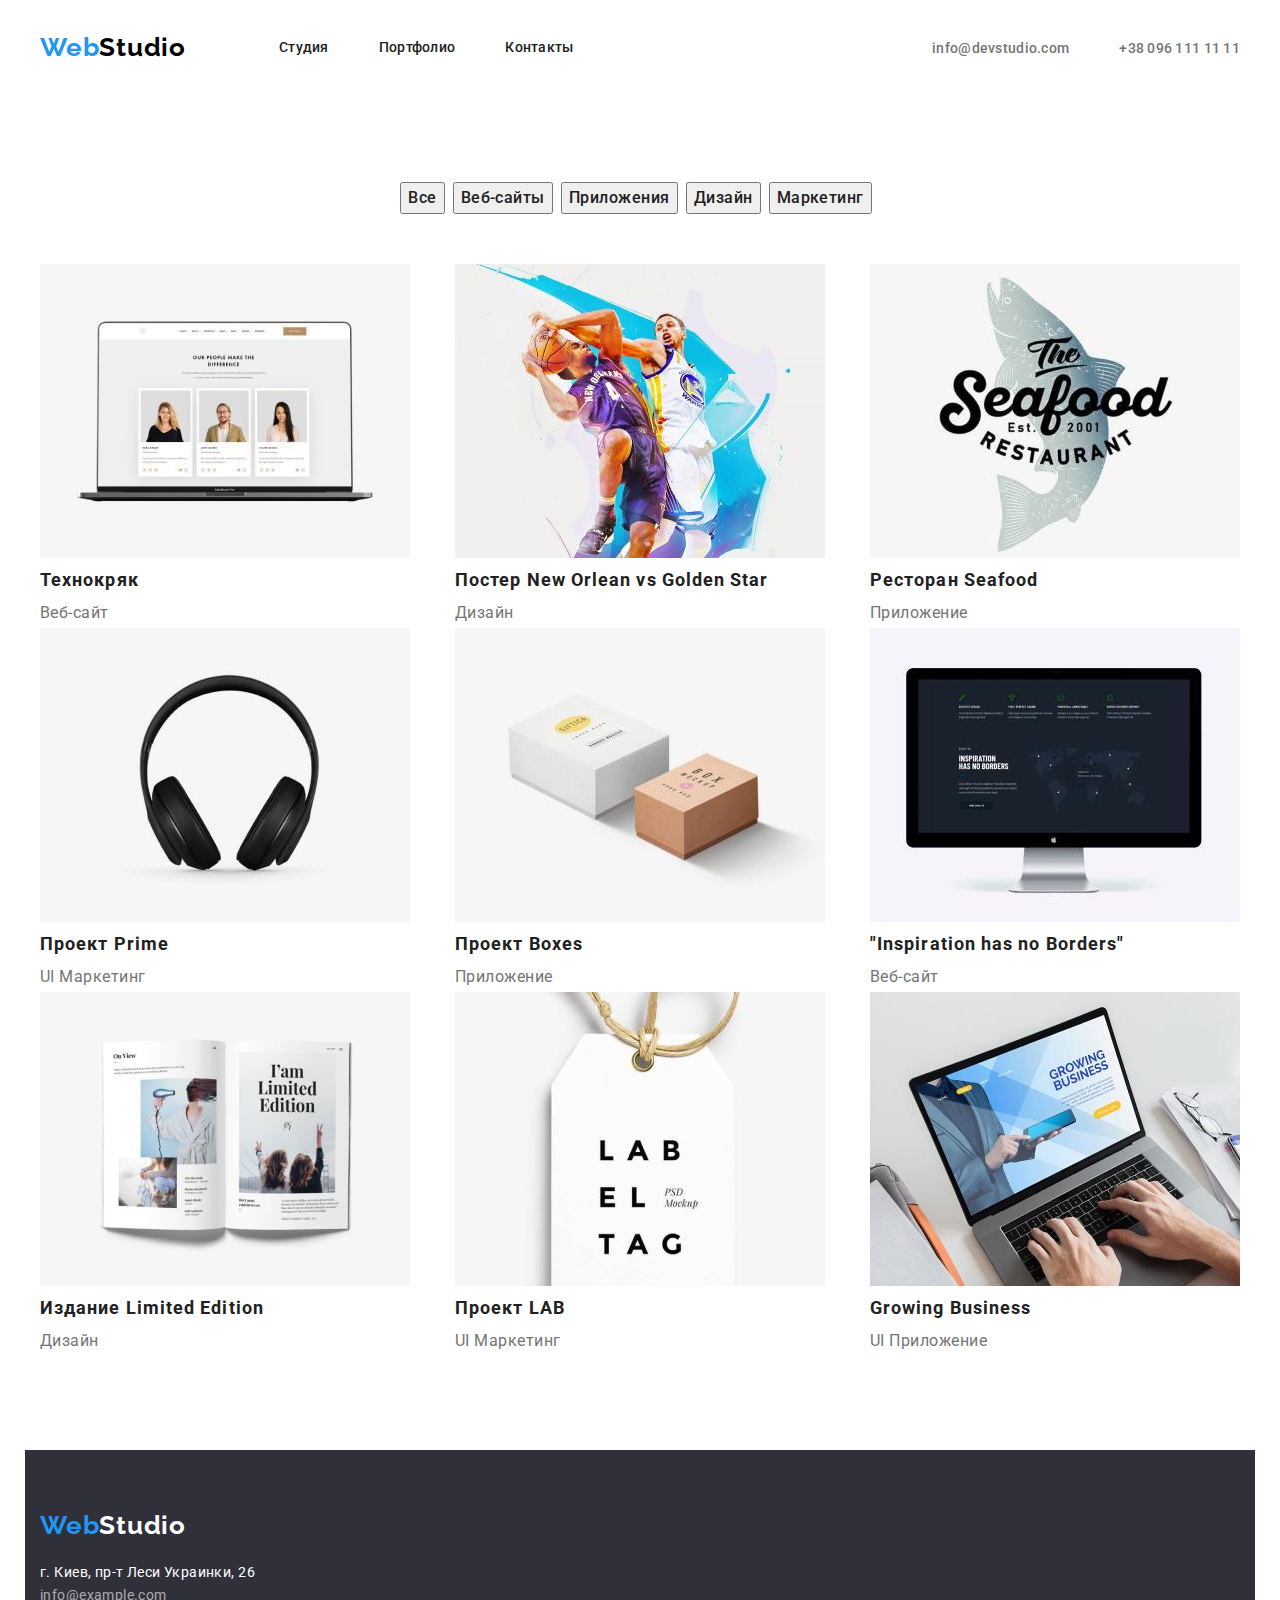
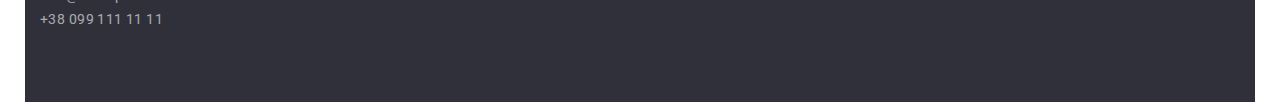
==== commit 6884b4fc: "flexbox-main-task" ====
--- a/portfolio.html
+++ b/portfolio.html
@@ -10,45 +10,68 @@
       href="https://fonts.googleapis.com/css2?family=Raleway:wght@700&family=Roboto:wght@400;500;700;900&display=swap"
       rel="stylesheet"
     />
+    <link
+      rel="stylesheet"
+      href="https://cdnjs.cloudflare.com/ajax/libs/modern-normalize/1.1.0/modern-normalize.min.css"
+      integrity="sha512-wpPYUAdjBVSE4KJnH1VR1HeZfpl1ub8YT/NKx4PuQ5NmX2tKuGu6U/JRp5y+Y8XG2tV+wKQpNHVUX03MfMFn9Q=="
+      crossorigin="anonymous"
+      referrerpolicy="no-referrer"
+    />
     <link rel="stylesheet" href="css/styles.css" />
   </head>
   <body>
     <header class="header">
-      <a class="header-logo link" href="" lang="en">
-        <span class="header-accent">Web</span>
-        Studio
-      </a>
-      <nav class="header-nav">
-        <ul class="list menu-list">
-          <li><a class="menu-link link" href="index.html">Студия</a></li>
-          <li><a class="menu-link link" href="portfolio.html">Портфолио</a></li>
-          <li><a class="menu-link link" href="">Контакты</a></li>
+      <div class="container header-container">
+        <a class="header-logo link" href="" lang="en">
+          <span class="header-accent">Web</span>Studio</a>
+        <nav class="header-nav link">
+          <ul class="list menu-list">
+            <li class="menu-item">
+              <a class="menu-link link" href="index.html">Студия</a>
+            </li>
+            <li class="menu-item">
+              <a class="menu-link link" href="portfolio.html">Портфолио</a>
+            </li>
+            <li class="menu-item">
+              <a class="menu-link link" href="">Контакты</a>
+            </li>
+          </ul>
+        </nav>
+        <ul class="header-contacts list">
+          <li>
+            <a class="header-mail link" href="mailto:info@devstudio.com">
+              info@devstudio.com
+            </a>
+          </li>
+          <li>
+            <a class="header-tel link" href="tel:+380961111111">
+              +38 096 111 11 11
+            </a>
+          </li>
         </ul>
-      </nav>
-      <ul class="list">
-        <li>
-          <a class="header-mail link" href="mailto:info@devstudio.com">
-            info@devstudio.com
-          </a>
-        </li>
-        <li>
-          <a class="header-tel link" href="tel:+380961111111">
-            +38 096 111 11 11
-          </a>
-        </li>
-      </ul>
+      </div>
     </header>
     <main>
-      <section>
+      <section class="container">
         <ul class="btn-list list">
-          <li><button class="button btn-list-item">Все</button></li>
-          <li><button class="button btn-list-item">Веб-сайты</button></li>
-          <li><button class="button btn-list-item">Приложения</button></li>
-          <li><button class="button btn-list-item">Дизайн</button></li>
-          <li><button class="button btn-list-item">Маркетинг</button></li>
+          <li class="btn-menu-list">
+            <button class="button btn-list-item">Все</button>
+          </li>
+          <li class="btn-menu-list">
+            <button class="button btn-list-item">Веб-сайты</button>
+          </li>
+          <li class="btn-menu-list">
+            <button class="button btn-list-item">Приложения</button>
+          </li>
+          <li class="btn-menu-list">
+            <button class="button btn-list-item">Дизайн</button>
+          </li>
+          <li class="btn-menu-list">
+            <button class="button btn-list-item">Маркетинг</button>
+          </li>
         </ul>
         <ul class="items-list list">
-          <li>
+          <li class="offer-item">
             <img
               src="./img/technokryak.jpg"
               alt="Технокряк"
@@ -58,7 +81,7 @@
             <h3 class="list-item">Технокряк</h3>
             <p class="list-item-text">Веб-сайт</p>
           </li>
-          <li>
+          <li class="offer-item">
             <img
               src="./img/poster.jpg"
               alt="Постер New Orlean vs Golden Star"
@@ -68,7 +91,7 @@
             <h3 class="list-item">Постер New Orlean vs Golden Star</h3>
             <p class="list-item-text">Дизайн</p>
           </li>
-          <li>
+          <li class="offer-item">
             <img
               src="./img/seafood.jpg"
               alt="Ресторан Seafood"
@@ -78,7 +101,7 @@
             <h3 class="list-item">Ресторан Seafood</h3>
             <p class="list-item-text">Приложение</p>
           </li>
-          <li>
+          <li class="offer-item">
             <img
               src="./img/prime.jpg"
               alt="Проект Prime"
@@ -88,7 +111,7 @@
             <h3 class="list-item">Проект Prime</h3>
             <p class="list-item-text">UI Маркетинг</p>
           </li>
-          <li>
+          <li class="offer-item">
             <img
               src="./img/boxes.jpg"
               alt="Проект Boxes"
@@ -98,7 +121,7 @@
             <h3 class="list-item">Проект Boxes</h3>
             <p class="list-item-text">Приложение</p>
           </li>
-          <li>
+          <li class="offer-item">
             <img
               src="./img/inspiration.jpg"
               alt="Inspiration has no Borders"
@@ -108,7 +131,7 @@
             <h3 class="list-item">"Inspiration has no Borders"</h3>
             <p class="list-item-text">Веб-сайт</p>
           </li>
-          <li>
+          <li class="offer-item">
             <img
               src="./img/edition.jpg"
               alt="Издание Limited Edition"
@@ -118,7 +141,7 @@
             <h3 class="list-item">Издание Limited Edition</h3>
             <p class="list-item-text">Дизайн</p>
           </li>
-          <li>
+          <li class="offer-item">
             <img
               src="./img/lab.jpg"
               alt="Проект LAB"
@@ -128,7 +151,7 @@
             <h3 class="list-item">Проект LAB</h3>
             <p class="list-item-text">UI Маркетинг</p>
           </li>
-          <li>
+          <li class="offer-item">
             <img
               src="./img/business.jpg"
               alt="Growing Business"
@@ -142,35 +165,35 @@
       </section>
     </main>
 
-    <footer class="footer">
+    <footer class="footer container">
       <a class="footer-logo link" href="" lang="en">
-        <span class="footer-accent">Web</span>
-        Studio
-      </a>
-      <address class="contacts-address">
-        <ul class="list">
-          <li>
-            <a
-              class="footer-address link"
-              href="https://goo.gl/maps/JnVJ7oRj71nepejRA"
-              target="_blank"
-              rel="noreferrer noopener"
-            >
-              г. Киев, пр-т Леси Украинки, 26
-            </a>
-          </li>
-          <li>
-            <a class="footer-mail link" href="mailto:info@example.com">
-              info@example.com
-            </a>
-          </li>
-          <li>
-            <a class="footer-tel link" href="tel:+380991111111">
-              +38 099 111 11 11
-            </a>
-          </li>
-        </ul>
-      </address>
+        <span class="footer-accent">Web</span>Studio</a>
+      <div class="footer-connect">
+        <address class="contacts-address">
+          <ul class="list">
+            <li>
+              <a
+                class="footer-address link"
+                href="https://goo.gl/maps/JnVJ7oRj71nepejRA"
+                target="_blank"
+                rel="noreferrer noopener"
+              >
+                г. Киев, пр-т Леси Украинки, 26
+              </a>
+            </li>
+            <li>
+              <a class="footer-mail link" href="mailto:info@example.com">
+                info@example.com
+              </a>
+            </li>
+            <li>
+              <a class="footer-tel link" href="tel:+380991111111">
+                +38 099 111 11 11
+              </a>
+            </li>
+          </ul>
+        </address>
+      </div>
     </footer>
   </body>
 </html>
--- a/css/styles.css
+++ b/css/styles.css
@@ -9,9 +9,28 @@
   --accent-color: #2196f3;
 }
 
+p, h1, h2, h3, h4, h5, h6 {
+  margin: 0;
+}
+
+ul {
+  margin: 0;
+  padding: 0;
+}
+
+button {
+  cursor: pointer;
+}
+
 body {
   font-family: 'Roboto', sans-serif;
-
+}
+
+.container {
+  width: 1200px;
+  padding-left: 15px;
+  padding-right: 15px;
+  margin: 0 auto;
 }
 
 .list {
@@ -26,6 +45,8 @@
 
 .header {
   background-color: var(--header-color);
+  padding-top: 24px;
+  padding-bottom: 25px;
 }
 
 .header-logo {
@@ -36,6 +57,7 @@
   line-height: 1.19;
   letter-spacing: 0.03em;
   color: var(--header-logo-color);
+  margin-right: 93px;
 }
 
 .header-accent {
@@ -48,6 +70,19 @@
   color: var(--accent-color);
 }
 
+.header-nav {
+  display: flex;
+  align-items: center;
+}
+
+.header-container {
+  display: flex;
+  align-items: center;
+}
+
+.menu-item:not(:last-child) {
+margin-right: 50px;
+}
 
 .menu-link {
   font-weight: 500;
@@ -63,6 +98,7 @@
   line-height: 16px;
   letter-spacing: 0.02em;
   color: var(--header-text-color);
+  display: flex;
 }
 
 .menu-link:hover,
@@ -77,6 +113,7 @@
   line-height: 1.14;
   letter-spacing: 0.02em;
   color: var(--text-color);
+
 }
 
 .header-tel:hover,
@@ -89,13 +126,30 @@
   color: var(--accent-color);
 }
 
+.header-contacts {
+  display: inline-flex;
+  margin-left: auto;
+}
+
+.header-mail {
+  margin-right: 50px;
+}
+
 /*main-page*/
 
 .hero {
   background-color: #2f303a;
+  width: 1200px;
+  height: 600px;
+  align-items: center;
+  padding-top: 200px;
+  padding-right: 234px;
+  padding-bottom: 200px;
+  padding-left: 234px;
 }
 
 .hero-text {
+  min-width: 696px;
   color: var(--header-color);
   font-weight: 900;
   font-size: 44px;
@@ -111,13 +165,30 @@
   line-height: 1.87;
   text-align: center;
   letter-spacing: 0.06em;
+  border-radius: 4px;
   color: var(--header-color);
   background-color: var(--accent-color);
+  min-Width: 200px;
+height: 50px;
+margin-top: 30px;
+margin-left: 248px;
 }
 
 .button {cursor: pointer;}
 
 /*advantage*/
+
+.advantage {
+  padding-top: 94px;
+  padding-bottom: 94px;
+  display:flex;
+}
+
+.advantage-text {
+  width: 270px;
+  height: 101px;
+  margin-right: 30px;
+}
 
 .advantage-item {
   font-weight: bold;
@@ -138,6 +209,16 @@
 
 /*activities*/
 
+.activities-container {
+padding-bottom: 94px;
+}
+
+.activities-list {
+  display: flex;
+  justify-content: space-between;
+  margin-top: 50px;
+}
+
 .activities-header,
 .team {
   font-weight: bold;
@@ -147,6 +228,18 @@
   letter-spacing: 0.03em;
   color: var(--header-text-color);
 }
+
+.team-text {
+  padding-top: 94px;
+  padding-bottom: 94px;
+}
+
+.team-members {
+padding-top: 50px;
+display: flex;
+justify-content: space-between;
+}
+
 .team-member {
   font-weight: 500;
   font-size: 16px;
@@ -154,6 +247,7 @@
   letter-spacing: 0.03em;
   text-align: center;
   color: var(--header-text-color);
+  padding-top: 30px;
 }
 
 .team-member-occupation {
@@ -163,12 +257,16 @@
   text-align: center;
   letter-spacing: 0.03em;
   color: var(--text-color);
+  padding-top: 10px;
 }
 
 /*footer and contacts*/
 
 .footer {
-  background-color: #2f303a;
+background-color: #2f303a;
+padding-top: 60px;
+padding-bottom: 60px;
+
 }
 
 .footer-logo {
@@ -179,6 +277,12 @@
   line-height: 1.19;
   letter-spacing: 0.03em;
   color: var(--header-color);
+}
+
+.footer-connect {
+  width: 231px;
+  height: 81px;
+  margin-top: 20px;
 }
 
 .footer-accent {
@@ -229,6 +333,13 @@
 }
 
 /*portfolio*/
+
+.btn-list {
+display: flex;
+margin-top: 94px;
+justify-content: center;
+margin-right: 8px;
+}
 
 .btn-list-item {
 font-family: Roboto;
@@ -238,6 +349,11 @@
 text-align: center;
 letter-spacing: 0.03em;
 color: var(--header-text-color);
+margin-bottom: 50px;
+}
+
+.btn-menu-list:not(:last-child) {
+  margin-right: 8px;
 }
 
 
@@ -259,4 +375,20 @@
 line-height: 1.87;
 letter-spacing: 0.03em;
 color: var(--text-color);
+}
+
+.items-list {
+  display: flex;
+  justify-content: space-between;
+  flex-wrap: wrap;
+  margin-bottom: 94px;
+}
+
+.offer-item {
+  justify-content: space-between;
+}
+
+.list-item-text {
+  justify-content: space-between;
+  align-content: center;
 }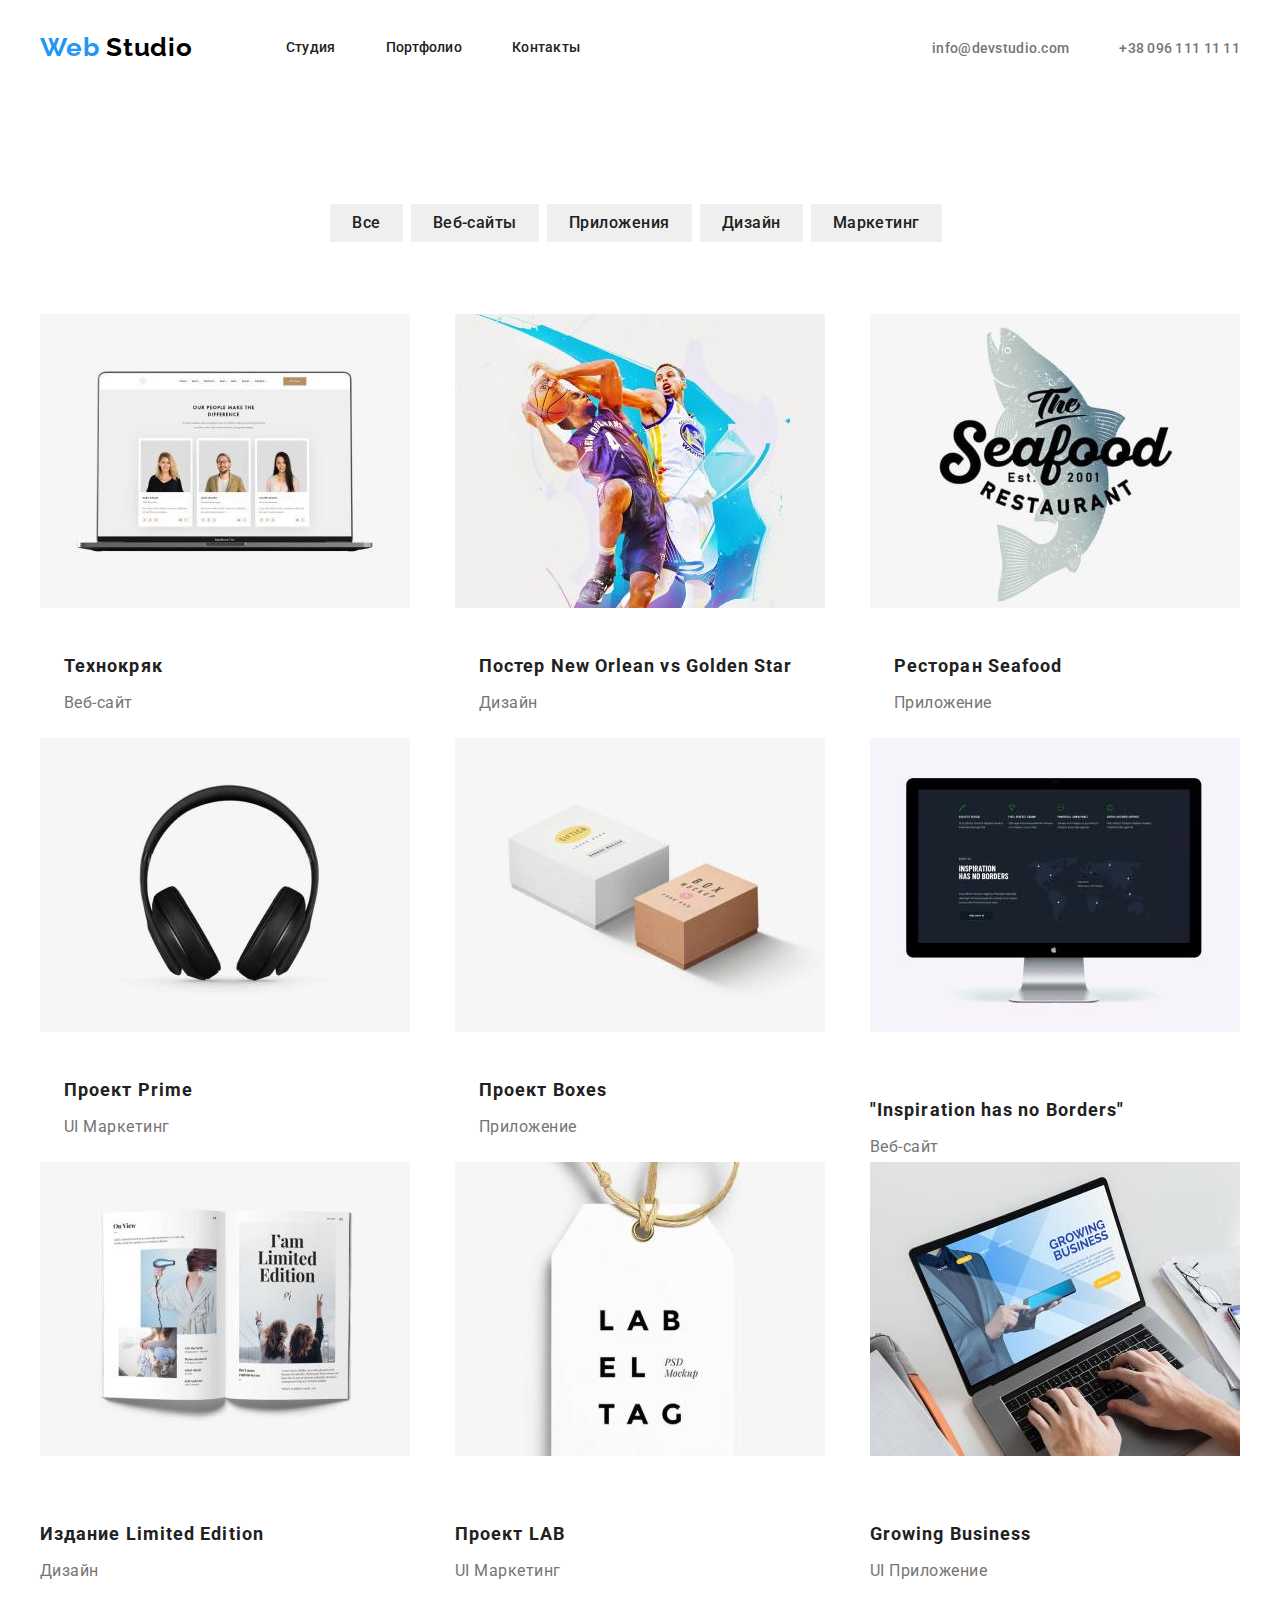
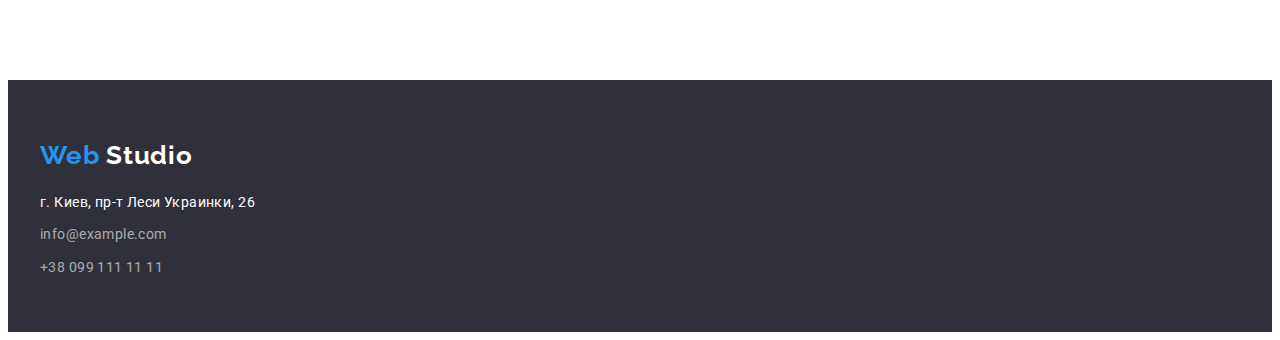
==== commit ccc6a990: "updates22.10" ====
--- a/portfolio.html
+++ b/portfolio.html
@@ -23,7 +23,9 @@
     <header class="header">
       <div class="container header-container">
         <a class="header-logo link" href="" lang="en">
-          <span class="header-accent">Web</span>Studio</a>
+          <span class="header-accent">Web</span>
+          Studio
+        </a>
         <nav class="header-nav link">
           <ul class="list menu-list">
             <li class="menu-item">
@@ -52,147 +54,171 @@
       </div>
     </header>
     <main>
-      <section class="container">
-        <ul class="btn-list list">
-          <li class="btn-menu-list">
-            <button class="button btn-list-item">Все</button>
-          </li>
-          <li class="btn-menu-list">
-            <button class="button btn-list-item">Веб-сайты</button>
-          </li>
-          <li class="btn-menu-list">
-            <button class="button btn-list-item">Приложения</button>
-          </li>
-          <li class="btn-menu-list">
-            <button class="button btn-list-item">Дизайн</button>
-          </li>
-          <li class="btn-menu-list">
-            <button class="button btn-list-item">Маркетинг</button>
-          </li>
-        </ul>
-        <ul class="items-list list">
-          <li class="offer-item">
-            <img
-              src="./img/technokryak.jpg"
-              alt="Технокряк"
-              width="370"
-              height="294"
-            />
-            <h3 class="list-item">Технокряк</h3>
-            <p class="list-item-text">Веб-сайт</p>
-          </li>
-          <li class="offer-item">
-            <img
-              src="./img/poster.jpg"
-              alt="Постер New Orlean vs Golden Star"
-              width="370"
-              height="294"
-            />
-            <h3 class="list-item">Постер New Orlean vs Golden Star</h3>
-            <p class="list-item-text">Дизайн</p>
-          </li>
-          <li class="offer-item">
-            <img
-              src="./img/seafood.jpg"
-              alt="Ресторан Seafood"
-              width="370"
-              height="294"
-            />
-            <h3 class="list-item">Ресторан Seafood</h3>
-            <p class="list-item-text">Приложение</p>
-          </li>
-          <li class="offer-item">
-            <img
-              src="./img/prime.jpg"
-              alt="Проект Prime"
-              width="370"
-              height="294"
-            />
-            <h3 class="list-item">Проект Prime</h3>
-            <p class="list-item-text">UI Маркетинг</p>
-          </li>
-          <li class="offer-item">
-            <img
-              src="./img/boxes.jpg"
-              alt="Проект Boxes"
-              width="370"
-              height="294"
-            />
-            <h3 class="list-item">Проект Boxes</h3>
-            <p class="list-item-text">Приложение</p>
-          </li>
-          <li class="offer-item">
-            <img
-              src="./img/inspiration.jpg"
-              alt="Inspiration has no Borders"
-              width="370"
-              height="294"
-            />
-            <h3 class="list-item">"Inspiration has no Borders"</h3>
-            <p class="list-item-text">Веб-сайт</p>
-          </li>
-          <li class="offer-item">
-            <img
-              src="./img/edition.jpg"
-              alt="Издание Limited Edition"
-              width="370"
-              height="294"
-            />
-            <h3 class="list-item">Издание Limited Edition</h3>
-            <p class="list-item-text">Дизайн</p>
-          </li>
-          <li class="offer-item">
-            <img
-              src="./img/lab.jpg"
-              alt="Проект LAB"
-              width="370"
-              height="294"
-            />
-            <h3 class="list-item">Проект LAB</h3>
-            <p class="list-item-text">UI Маркетинг</p>
-          </li>
-          <li class="offer-item">
-            <img
-              src="./img/business.jpg"
-              alt="Growing Business"
-              width="370"
-              height="294"
-            />
-            <h3 class="list-item">Growing Business</h3>
-            <p class="list-item-text">UI Приложение</p>
-          </li>
-        </ul>
+      <section>
+        <div class="container">
+          <div class="menu-container">
+            <ul class="btn-list list">
+              <li class="btn-menu-list">
+                <button class="button btn-list-item">Все</button>
+              </li>
+              <li class="btn-menu-list">
+                <button class="button btn-list-item">Веб-сайты</button>
+              </li>
+              <li class="btn-menu-list">
+                <button class="button btn-list-item">Приложения</button>
+              </li>
+              <li class="btn-menu-list">
+                <button class="button btn-list-item">Дизайн</button>
+              </li>
+              <li class="btn-menu-list">
+                <button class="button btn-list-item">Маркетинг</button>
+              </li>
+            </ul>
+          </div>
+          <div class="list-container">
+            <ul class="items-list list">
+              <li class="offer-item">
+                <img
+                  src="./img/technokryak.jpg"
+                  alt="Технокряк"
+                  width="370"
+                  height="294"
+                />
+                <div class="item-text">
+                  <h3 class="list-item">Технокряк</h3>
+                  <p class="list-item-text">Веб-сайт</p>
+                </div>
+              </li>
+              <li class="offer-item">
+                <img
+                  src="./img/poster.jpg"
+                  alt="Постер New Orlean vs Golden Star"
+                  width="370"
+                  height="294"
+                />
+                <div class="item-text">
+                  <h3 class="list-item">Постер New Orlean vs Golden Star</h3>
+                  <p class="list-item-text">Дизайн</p>
+                </div>
+              </li>
+              <li class="offer-item">
+                <img
+                  src="./img/seafood.jpg"
+                  alt="Ресторан Seafood"
+                  width="370"
+                  height="294"
+                />
+                <div class="item-text">
+                  <h3 class="list-item">Ресторан Seafood</h3>
+                  <p class="list-item-text">Приложение</p>
+                </div>
+              </li>
+              <li class="offer-item">
+                <img
+                  src="./img/prime.jpg"
+                  alt="Проект Prime"
+                  width="370"
+                  height="294"
+                />
+                <div class="item-text">
+                  <h3 class="list-item">Проект Prime</h3>
+                  <p class="list-item-text">UI Маркетинг</p>
+                </div>
+              </li>
+              <li class="offer-item">
+                <img
+                  src="./img/boxes.jpg"
+                  alt="Проект Boxes"
+                  width="370"
+                  height="294"
+                />
+                <div class="item-text">
+                  <h3 class="list-item">Проект Boxes</h3>
+                  <p class="list-item-text">Приложение</p>
+                </div>
+              </li>
+              <li class="offer-item">
+                <img
+                  src="./img/inspiration.jpg"
+                  alt="Inspiration has no Borders"
+                  width="370"
+                  height="294"
+                />
+                <div class="item-text"></div>
+                <h3 class="list-item">"Inspiration has no Borders"</h3>
+                <p class="list-item-text">Веб-сайт</p>
+              </li>
+              <li class="offer-item">
+                <img
+                  src="./img/edition.jpg"
+                  alt="Издание Limited Edition"
+                  width="370"
+                  height="294"
+                />
+                <div class="item-text"></div>
+                <h3 class="list-item">Издание Limited Edition</h3>
+                <p class="list-item-text">Дизайн</p>
+              </li>
+              <li class="offer-item">
+                <img
+                  src="./img/lab.jpg"
+                  alt="Проект LAB"
+                  width="370"
+                  height="294"
+                />
+                <div class="item-text"></div>
+                <h3 class="list-item">Проект LAB</h3>
+                <p class="list-item-text">UI Маркетинг</p>
+              </li>
+              <li class="offer-item">
+                <img
+                  src="./img/business.jpg"
+                  alt="Growing Business"
+                  width="370"
+                  height="294"
+                />
+                <div class="item-text"></div>
+                <h3 class="list-item">Growing Business</h3>
+                <p class="list-item-text">UI Приложение</p>
+              </li>
+            </ul>
+          </div>
+        </div>
       </section>
     </main>
 
-    <footer class="footer container">
-      <a class="footer-logo link" href="" lang="en">
-        <span class="footer-accent">Web</span>Studio</a>
-      <div class="footer-connect">
-        <address class="contacts-address">
-          <ul class="list">
-            <li>
-              <a
-                class="footer-address link"
-                href="https://goo.gl/maps/JnVJ7oRj71nepejRA"
-                target="_blank"
-                rel="noreferrer noopener"
-              >
-                г. Киев, пр-т Леси Украинки, 26
-              </a>
-            </li>
-            <li>
-              <a class="footer-mail link" href="mailto:info@example.com">
-                info@example.com
-              </a>
-            </li>
-            <li>
-              <a class="footer-tel link" href="tel:+380991111111">
-                +38 099 111 11 11
-              </a>
-            </li>
-          </ul>
-        </address>
+    <footer class="footer">
+      <div class="container">
+        <a class="footer-logo link" href="" lang="en">
+          <span class="footer-accent">Web</span>
+          Studio
+        </a>
+        <div class="footer-connect">
+          <address class="contacts-address">
+            <ul class="list">
+              <li>
+                <a
+                  class="footer-address link"
+                  href="https://goo.gl/maps/JnVJ7oRj71nepejRA"
+                  target="_blank"
+                  rel="noreferrer noopener"
+                >
+                  г. Киев, пр-т Леси Украинки, 26
+                </a>
+              </li>
+              <li class="connect-item">
+                <a class="footer-mail link" href="mailto:info@example.com">
+                  info@example.com
+                </a>
+              </li>
+              <li class="connect-item">
+                <a class="footer-tel link" href="tel:+380991111111">
+                  +38 099 111 11 11
+                </a>
+              </li>
+            </ul>
+          </address>
+        </div>
       </div>
     </footer>
   </body>
--- a/css/styles.css
+++ b/css/styles.css
@@ -18,6 +18,10 @@
   padding: 0;
 }
 
+img {
+  display:block;
+}
+
 button {
   cursor: pointer;
 }
@@ -58,6 +62,7 @@
   letter-spacing: 0.03em;
   color: var(--header-logo-color);
   margin-right: 93px;
+  white-space: nowrap;
 }
 
 .header-accent {
@@ -139,13 +144,10 @@
 
 .hero {
   background-color: #2f303a;
-  width: 1200px;
   height: 600px;
   align-items: center;
   padding-top: 200px;
-  padding-right: 234px;
   padding-bottom: 200px;
-  padding-left: 234px;
 }
 
 .hero-text {
@@ -157,6 +159,10 @@
   text-align: center;
   letter-spacing: 0.06em;
   text-transform: uppercase;
+  width: 696px;
+  display: block;
+  margin: 0 auto;
+  padding-bottom: 30px;
 }
 
 .hero-btn {
@@ -169,9 +175,9 @@
   color: var(--header-color);
   background-color: var(--accent-color);
   min-Width: 200px;
-height: 50px;
-margin-top: 30px;
-margin-left: 248px;
+  height: 50px;
+  display: block;
+  margin: 0 auto;
 }
 
 .button {cursor: pointer;}
@@ -181,13 +187,21 @@
 .advantage {
   padding-top: 94px;
   padding-bottom: 94px;
-  display:flex;
-}
+  display: flex;
+  }
 
 .advantage-text {
   width: 270px;
   height: 101px;
+  
+  }
+
+  .advantage-text:not(:last-child) {
   margin-right: 30px;
+  }
+
+.advantage-container {
+  display: flex;
 }
 
 .advantage-item {
@@ -197,6 +211,7 @@
   letter-spacing: 0.03em;
   text-transform: uppercase;
   color: var(--header-text-color);
+  margin-bottom: 10px;
 }
 
 .advantage-detail-item {
@@ -205,6 +220,7 @@
   line-height: 1.71;
   letter-spacing: 0.03em;
   color: var(--text-color);
+  width: 270px;
 }
 
 /*activities*/
@@ -277,6 +293,7 @@
   line-height: 1.19;
   letter-spacing: 0.03em;
   color: var(--header-color);
+  white-space: nowrap;
 }
 
 .footer-connect {
@@ -294,12 +311,18 @@
   letter-spacing: 0.03em;
   color: var(--accent-color);
 }
+
+.connect-item {
+  margin-top: 9px;
+}
+
 .contacts-address {
   font-style: inherit;
   font-size: 14px;
   line-height: 1.71;
   letter-spacing: 0.03em;
   color: var(--header-color);
+  margin-top: 20px;
 }
 
 .footer-address {
@@ -334,11 +357,19 @@
 
 /*portfolio*/
 
+.menu-container {
+  margin-top: 94px;
+  margin-bottom: 34px;
+}
+
+
 .btn-list {
 display: flex;
-margin-top: 94px;
 justify-content: center;
 margin-right: 8px;
+margin-bottom: 50px;
+padding-top: 22px;
+padding-bottom: 22px;
 }
 
 .btn-list-item {
@@ -349,7 +380,11 @@
 text-align: center;
 letter-spacing: 0.03em;
 color: var(--header-text-color);
-margin-bottom: 50px;
+padding-top: 6px;
+padding-bottom: 6px;
+padding-right: 22px;
+padding-left: 22px;
+border: none;
 }
 
 .btn-menu-list:not(:last-child) {
@@ -360,7 +395,13 @@
 .btn-list-item:hover, .btn-list-item:focus {
   background-color: var(--accent-color);
   color: var(--header-color);
-}
+  border-radius: 4px;
+}
+
+.list-container {
+  margin-bottom: 94px;
+}
+
 
 .list-item {
 font-weight: bold;
@@ -381,14 +422,26 @@
   display: flex;
   justify-content: space-between;
   flex-wrap: wrap;
-  margin-bottom: 94px;
+}
+
+.list-item {
+  margin-top: 20px;
+}
+
+.item-text {
+  padding: 20px 24px 20px 24px;
+}
+
+.list-item-text {
+  margin-top: 4px;
 }
 
 .offer-item {
-  justify-content: space-between;
+ 
 }
 
 .list-item-text {
   justify-content: space-between;
   align-content: center;
-}+}
+
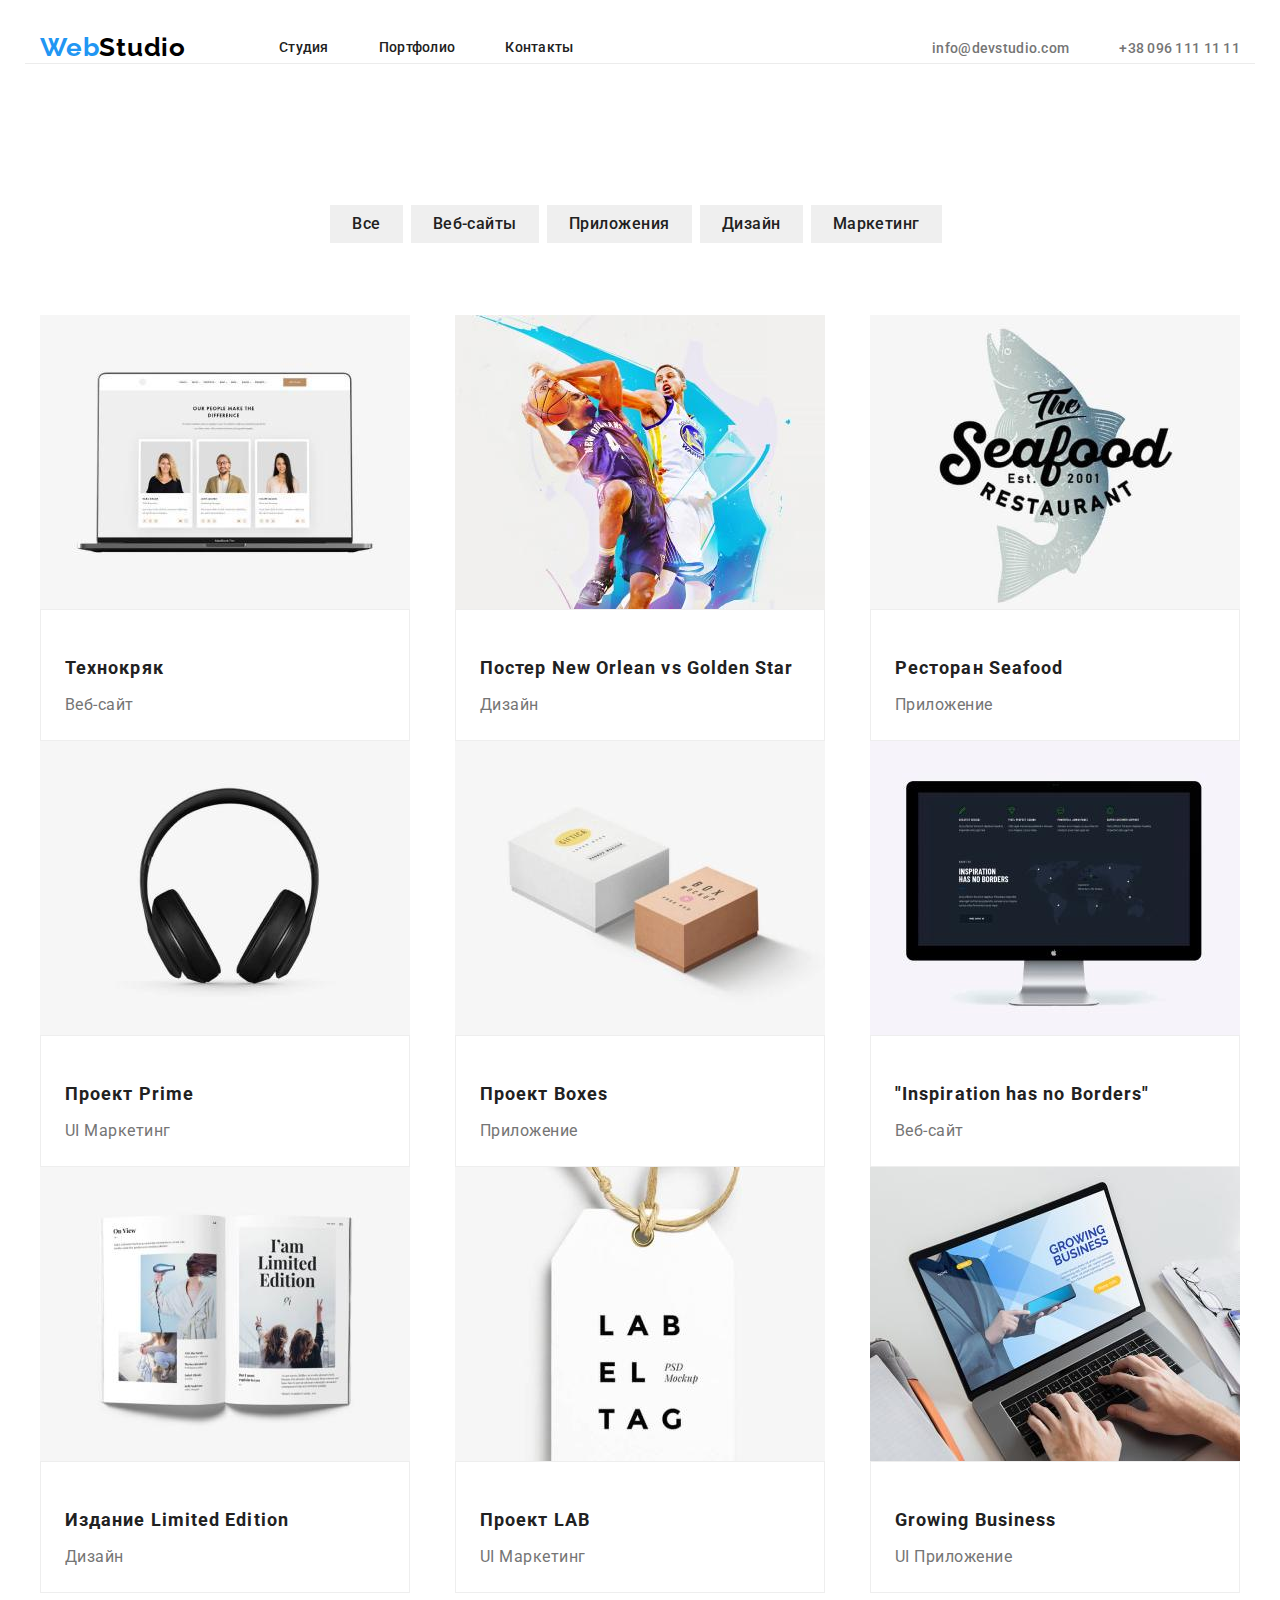
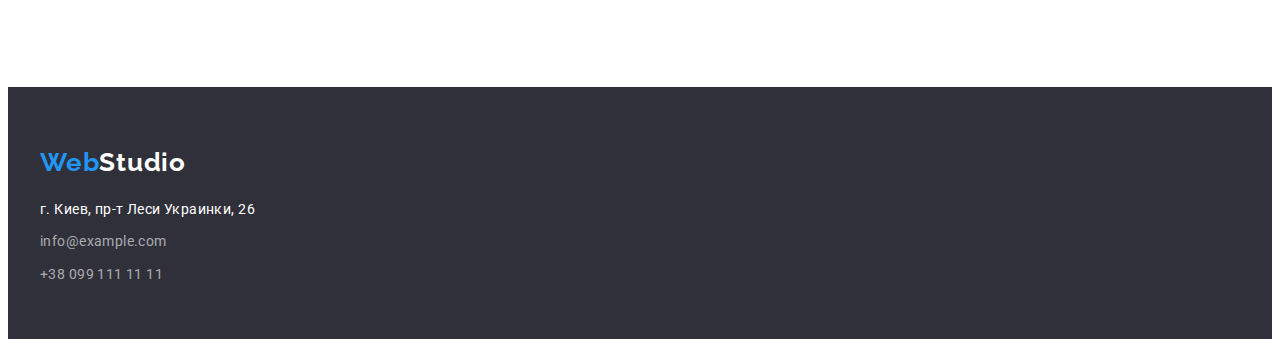
==== commit 63ae5198: "border-updates" ====
--- a/portfolio.html
+++ b/portfolio.html
@@ -21,11 +21,8 @@
   </head>
   <body>
     <header class="header">
-      <div class="container header-container">
-        <a class="header-logo link" href="" lang="en">
-          <span class="header-accent">Web</span>
-          Studio
-        </a>
+      <div class="container header-container portfolio-header-container">
+        <a class="header-logo link" href="" lang="en"><span class="header-accent">Web</span>Studio</a>
         <nav class="header-nav link">
           <ul class="list menu-list">
             <li class="menu-item">
@@ -144,9 +141,9 @@
                   width="370"
                   height="294"
                 />
-                <div class="item-text"></div>
+                <div class="item-text">
                 <h3 class="list-item">"Inspiration has no Borders"</h3>
-                <p class="list-item-text">Веб-сайт</p>
+                <p class="list-item-text">Веб-сайт</p></div>
               </li>
               <li class="offer-item">
                 <img
@@ -155,9 +152,9 @@
                   width="370"
                   height="294"
                 />
-                <div class="item-text"></div>
+                <div class="item-text">
                 <h3 class="list-item">Издание Limited Edition</h3>
-                <p class="list-item-text">Дизайн</p>
+                <p class="list-item-text">Дизайн</p></div>
               </li>
               <li class="offer-item">
                 <img
@@ -166,9 +163,9 @@
                   width="370"
                   height="294"
                 />
-                <div class="item-text"></div>
+                <div class="item-text">
                 <h3 class="list-item">Проект LAB</h3>
-                <p class="list-item-text">UI Маркетинг</p>
+                <p class="list-item-text">UI Маркетинг</p></div>
               </li>
               <li class="offer-item">
                 <img
@@ -177,9 +174,9 @@
                   width="370"
                   height="294"
                 />
-                <div class="item-text"></div>
+                <div class="item-text">
                 <h3 class="list-item">Growing Business</h3>
-                <p class="list-item-text">UI Приложение</p>
+                <p class="list-item-text">UI Приложение</p></div>
               </li>
             </ul>
           </div>
@@ -189,10 +186,7 @@
 
     <footer class="footer">
       <div class="container">
-        <a class="footer-logo link" href="" lang="en">
-          <span class="footer-accent">Web</span>
-          Studio
-        </a>
+        <a class="footer-logo link" href="" lang="en"><span class="header-accent">Web</span>Studio</a>
         <div class="footer-connect">
           <address class="contacts-address">
             <ul class="list">
--- a/css/styles.css
+++ b/css/styles.css
@@ -327,7 +327,7 @@
 
 .footer-address {
 font-size: 14px;
-line-height: 1.71
+line-height: 1.71;
 letter-spacing: 0.03em;
 color: var(----footer-address-color)}
 
@@ -360,6 +360,12 @@
 .menu-container {
   margin-top: 94px;
   margin-bottom: 34px;
+}
+
+.portfolio-header-container {
+  border-bottom: solid;
+  border-color: #ECECEC;
+  border-width: 1px;
 }
 
 
@@ -430,14 +436,13 @@
 
 .item-text {
   padding: 20px 24px 20px 24px;
+  border: solid;
+  border-width: 1px;
+  border-color: #EEEEEE;
 }
 
 .list-item-text {
   margin-top: 4px;
-}
-
-.offer-item {
- 
 }
 
 .list-item-text {
